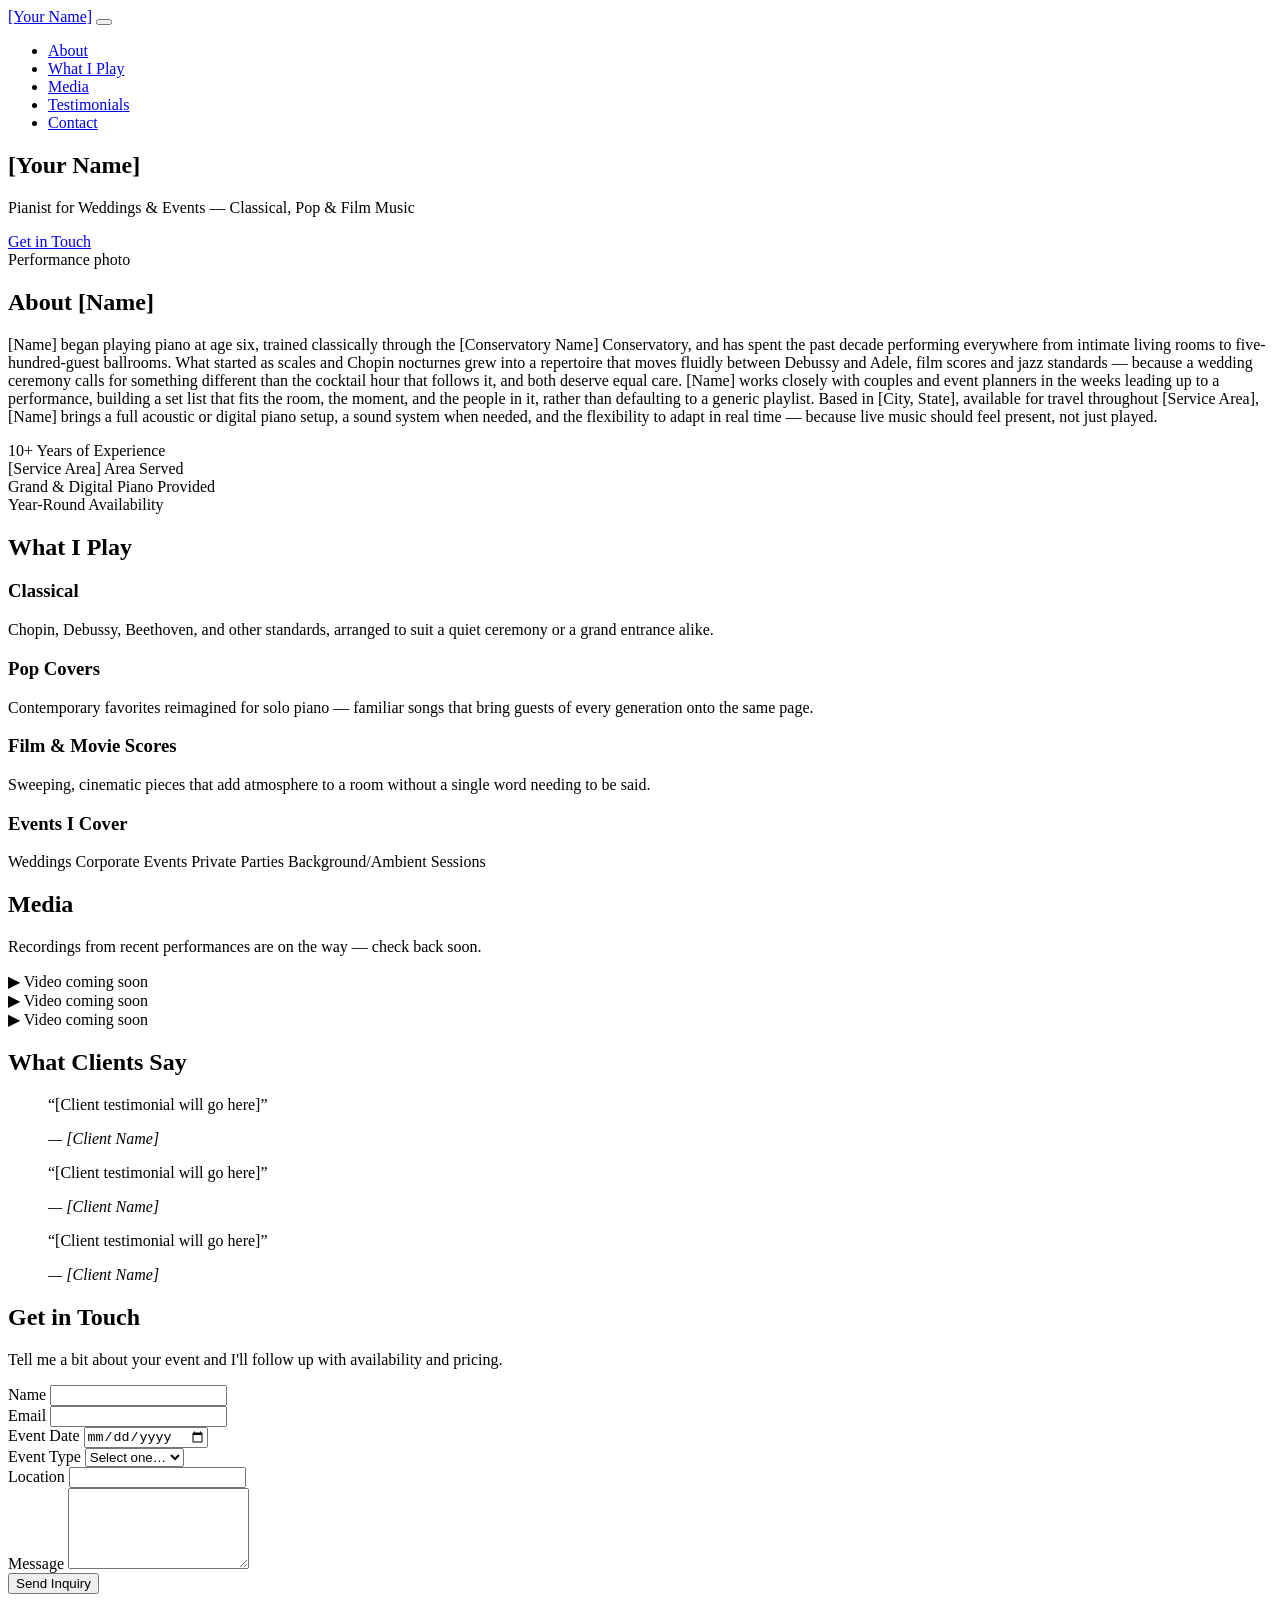
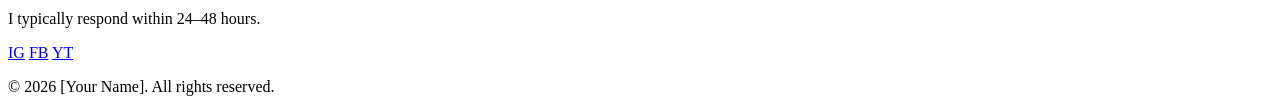
==== index.html @ b2a9ff3b "Add semantic HTML structure for single-page site" ====
<!DOCTYPE html>
<html lang="en">
<head>
<meta charset="UTF-8">
<meta name="viewport" content="width=device-width, initial-scale=1.0">
<title>[Your Name] | Pianist for Weddings & Events</title>
<meta name="description" content="[Your Name] is a pianist for weddings and events, performing classical, pop, and film music.">

<!-- Google Fonts: Playfair Display (headings) + Inter (body) -->
<link rel="preconnect" href="https://fonts.googleapis.com">
<link rel="preconnect" href="https://fonts.gstatic.com" crossorigin>
<link href="https://fonts.googleapis.com/css2?family=Playfair+Display:wght@500;600;700&family=Inter:wght@400;500;600;700&display=swap" rel="stylesheet">

<link rel="stylesheet" href="styles.css">
</head>
<body>

<header class="site-header">
  <div class="nav-container">
    <a href="#hero" class="nav-logo">[Your Name]</a>

    <button class="nav-toggle" id="nav-toggle" aria-label="Toggle navigation menu" aria-expanded="false" aria-controls="nav-menu">
      <span class="hamburger-line"></span>
      <span class="hamburger-line"></span>
      <span class="hamburger-line"></span>
    </button>

    <nav aria-label="Primary">
      <ul class="nav-menu" id="nav-menu">
        <li><a href="#about">About</a></li>
        <li><a href="#repertoire">What I Play</a></li>
        <li><a href="#media">Media</a></li>
        <li><a href="#testimonials">Testimonials</a></li>
        <li><a href="#contact" class="nav-cta">Contact</a></li>
      </ul>
    </nav>
  </div>
</header>

<main>

  <!-- ===== HERO SECTION ===== -->
  <section id="hero" class="hero">
    <div class="hero-text">
      <h1>[Your Name]</h1>
      <p class="tagline">Pianist for Weddings &amp; Events — Classical, Pop &amp; Film Music</p>
      <a href="#contact" class="btn btn-primary">Get in Touch</a>
    </div>
    <div class="hero-image">
      <div class="placeholder-box placeholder-box--hero" role="img" aria-label="Performance photo">
        <span>Performance photo</span>
      </div>
    </div>
  </section>

  <!-- ===== ABOUT / BIO SECTION ===== -->
  <section id="about" class="about">
    <div class="container">
      <h2>About [Name]</h2>
      <p>
        [Name] began playing piano at age six, trained classically through the
        [Conservatory Name] Conservatory, and has spent the past decade performing
        everywhere from intimate living rooms to five-hundred-guest ballrooms.
        What started as scales and Chopin nocturnes grew into a repertoire that
        moves fluidly between Debussy and Adele, film scores and jazz standards —
        because a wedding ceremony calls for something different than the cocktail
        hour that follows it, and both deserve equal care. [Name] works closely
        with couples and event planners in the weeks leading up to a performance,
        building a set list that fits the room, the moment, and the people in it,
        rather than defaulting to a generic playlist. Based in [City, State],
        available for travel throughout [Service Area], [Name] brings a full
        acoustic or digital piano setup, a sound system when needed, and the
        flexibility to adapt in real time — because live music should feel
        present, not just played.
      </p>

      <div class="stats-row">
        <div class="stat-item">
          <span class="stat-number">10+</span>
          <span class="stat-label">Years of Experience</span>
        </div>
        <div class="stat-item">
          <span class="stat-number">[Service Area]</span>
          <span class="stat-label">Area Served</span>
        </div>
        <div class="stat-item">
          <span class="stat-number">Grand &amp; Digital</span>
          <span class="stat-label">Piano Provided</span>
        </div>
        <div class="stat-item">
          <span class="stat-number">Year-Round</span>
          <span class="stat-label">Availability</span>
        </div>
      </div>
    </div>
  </section>

  <!-- ===== WHAT I PLAY SECTION ===== -->
  <section id="repertoire" class="repertoire">
    <div class="container">
      <h2>What I Play</h2>

      <div class="repertoire-grid">
        <div class="repertoire-card">
          <h3>Classical</h3>
          <p>Chopin, Debussy, Beethoven, and other standards, arranged to suit a
             quiet ceremony or a grand entrance alike.</p>
        </div>
        <div class="repertoire-card">
          <h3>Pop Covers</h3>
          <p>Contemporary favorites reimagined for solo piano — familiar songs
             that bring guests of every generation onto the same page.</p>
        </div>
        <div class="repertoire-card">
          <h3>Film &amp; Movie Scores</h3>
          <p>Sweeping, cinematic pieces that add atmosphere to a room without
             a single word needing to be said.</p>
        </div>
      </div>

      <h3 class="events-heading">Events I Cover</h3>
      <div class="events-row">
        <span class="event-tag">Weddings</span>
        <span class="event-tag">Corporate Events</span>
        <span class="event-tag">Private Parties</span>
        <span class="event-tag">Background/Ambient Sessions</span>
      </div>
    </div>
  </section>

  <!-- ===== MEDIA SECTION ===== -->
  <section id="media" class="media">
    <div class="container">
      <h2>Media</h2>
      <p class="section-subtext">Recordings from recent performances are on the
         way — check back soon.</p>

      <div class="media-grid">
        <div class="media-placeholder">
          <span class="media-icon" aria-hidden="true">&#9654;</span>
          <span>Video coming soon</span>
        </div>
        <div class="media-placeholder">
          <span class="media-icon" aria-hidden="true">&#9654;</span>
          <span>Video coming soon</span>
        </div>
        <div class="media-placeholder">
          <span class="media-icon" aria-hidden="true">&#9654;</span>
          <span>Video coming soon</span>
        </div>
      </div>
    </div>
  </section>

  <!-- ===== TESTIMONIALS SECTION ===== -->
  <section id="testimonials" class="testimonials">
    <div class="container">
      <h2>What Clients Say</h2>

      <div class="testimonial-grid">
        <blockquote class="testimonial-card">
          <p>&ldquo;[Client testimonial will go here]&rdquo;</p>
          <cite>&mdash; [Client Name]</cite>
        </blockquote>
        <blockquote class="testimonial-card">
          <p>&ldquo;[Client testimonial will go here]&rdquo;</p>
          <cite>&mdash; [Client Name]</cite>
        </blockquote>
        <blockquote class="testimonial-card">
          <p>&ldquo;[Client testimonial will go here]&rdquo;</p>
          <cite>&mdash; [Client Name]</cite>
        </blockquote>
      </div>
    </div>
  </section>

  <!-- ===== CONTACT / BOOKING SECTION ===== -->
  <section id="contact" class="contact">
    <div class="container">
      <h2>Get in Touch</h2>
      <p class="section-subtext">Tell me a bit about your event and I'll follow up with availability and pricing.</p>

      <form class="contact-form" action="#" method="post">
        <div class="form-group">
          <label for="name">Name</label>
          <input type="text" id="name" name="name" autocomplete="name" required>
        </div>

        <div class="form-group">
          <label for="email">Email</label>
          <input type="email" id="email" name="email" autocomplete="email" required>
        </div>

        <div class="form-row">
          <div class="form-group">
            <label for="event-date">Event Date</label>
            <input type="date" id="event-date" name="event-date">
          </div>

          <div class="form-group">
            <label for="event-type">Event Type</label>
            <select id="event-type" name="event-type">
              <option value="">Select one&hellip;</option>
              <option value="wedding">Wedding</option>
              <option value="corporate">Corporate</option>
              <option value="private-party">Private Party</option>
              <option value="other">Other</option>
            </select>
          </div>
        </div>

        <div class="form-group">
          <label for="location">Location</label>
          <input type="text" id="location" name="location" autocomplete="address-level2">
        </div>

        <div class="form-group">
          <label for="message">Message</label>
          <textarea id="message" name="message" rows="5"></textarea>
        </div>

        <button type="submit" class="btn btn-primary">Send Inquiry</button>
      </form>

      <p class="response-note">I typically respond within 24&ndash;48 hours.</p>

      <div class="social-row">
        <a href="#" class="social-icon" aria-label="Instagram">IG</a>
        <a href="#" class="social-icon" aria-label="Facebook">FB</a>
        <a href="#" class="social-icon" aria-label="YouTube">YT</a>
      </div>
    </div>
  </section>

</main>

<footer class="site-footer">
  <p>&copy; 2026 [Your Name]. All rights reserved.</p>
</footer>

<script src="script.js"></script>
</body>
</html>
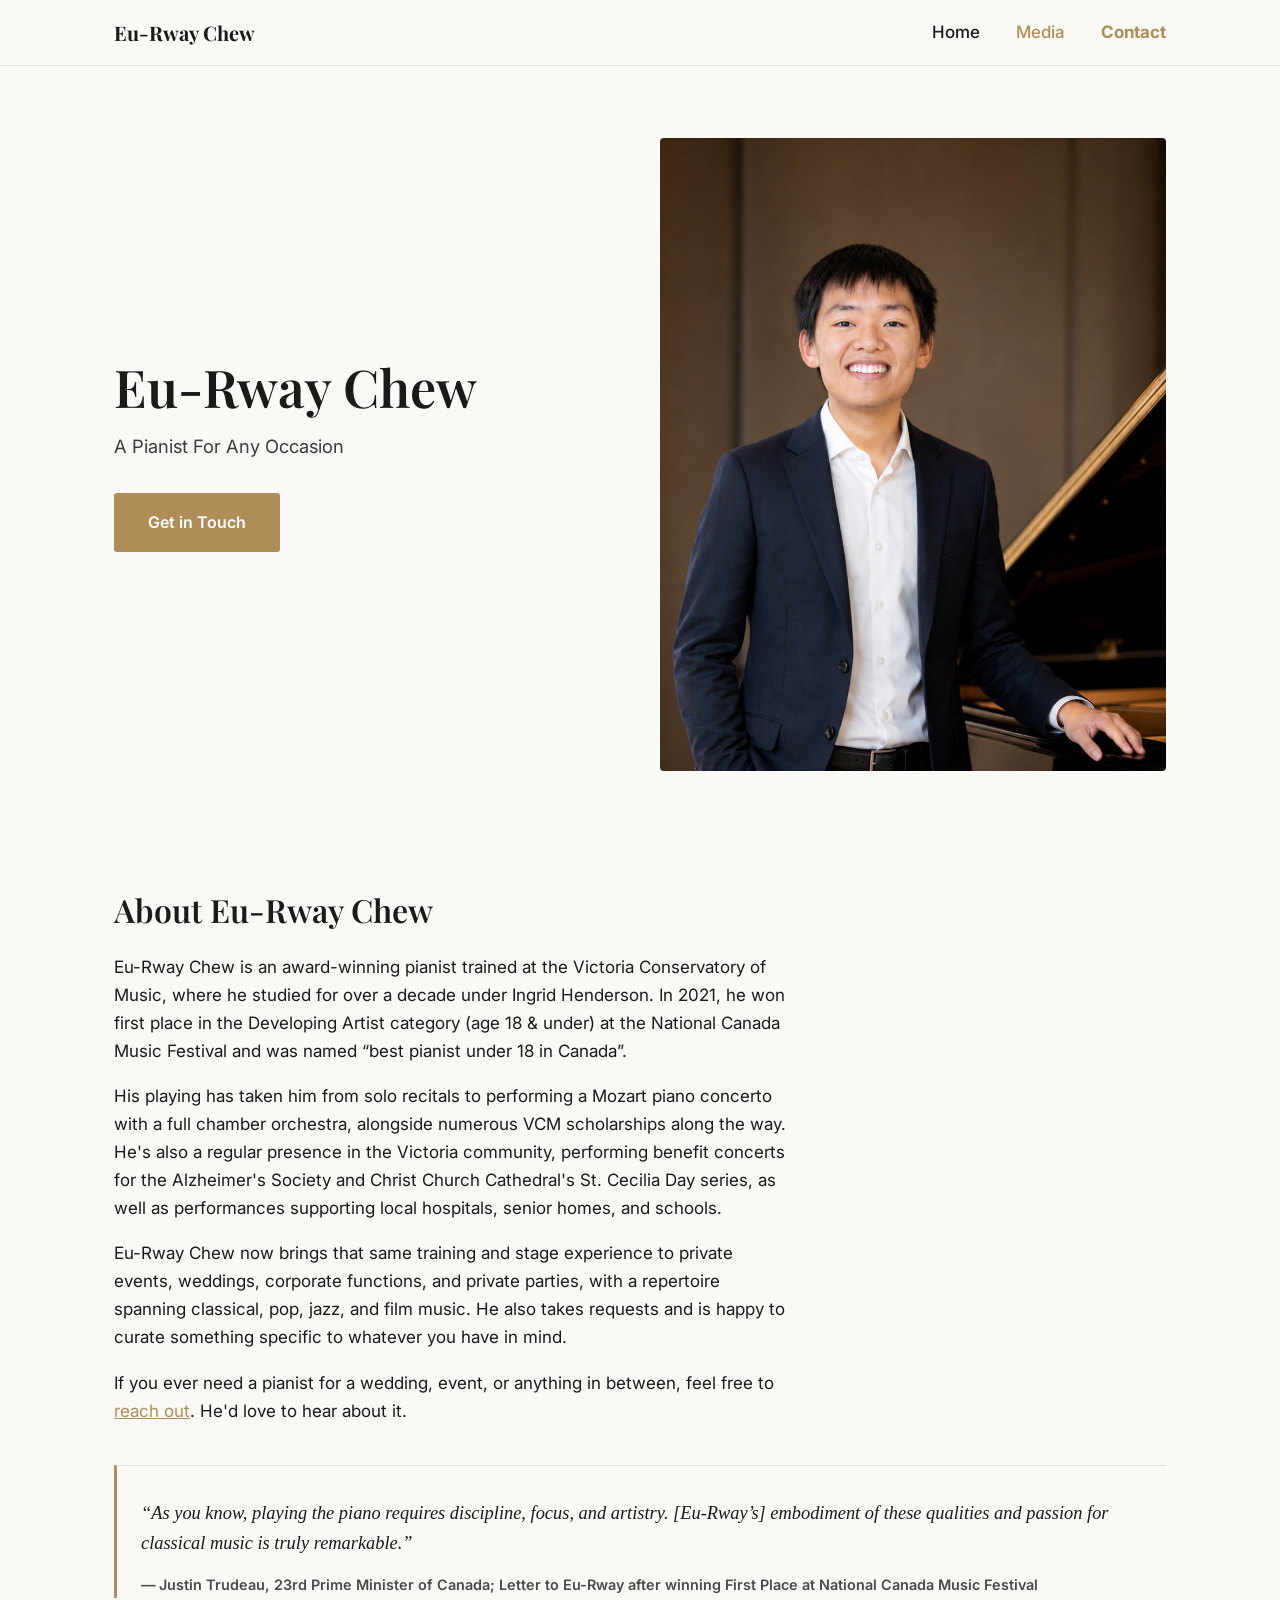
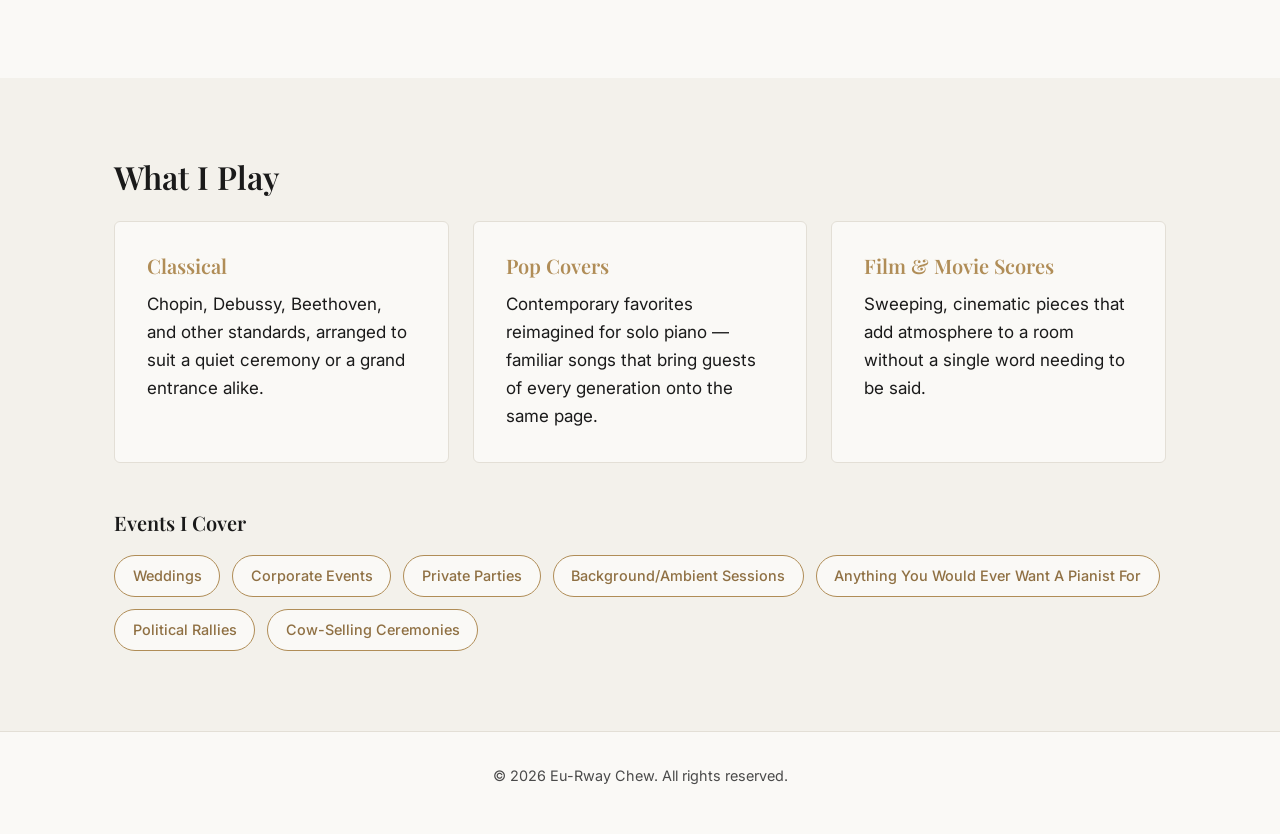
==== commit df4a07db: "First Draft" ====
--- a/index.html
+++ b/index.html
@@ -3,8 +3,8 @@
 <head>
 <meta charset="UTF-8">
 <meta name="viewport" content="width=device-width, initial-scale=1.0">
-<title>[Your Name] | Pianist for Weddings & Events</title>
-<meta name="description" content="[Your Name] is a pianist for weddings and events, performing classical, pop, and film music.">
+<title>Eu-Rway Chew | Pianist for Weddings & Events</title>
+<meta name="description" content="Eu-Rway Chew is a pianist for weddings and events, performing classical, pop, and film music.">
 
 <!-- Google Fonts: Playfair Display (headings) + Inter (body) -->
 <link rel="preconnect" href="https://fonts.googleapis.com">
@@ -17,7 +17,7 @@
 
 <header class="site-header">
   <div class="nav-container">
-    <a href="#hero" class="nav-logo">[Your Name]</a>
+    <a href="index.html" class="nav-logo">Eu-Rway Chew</a>
 
     <button class="nav-toggle" id="nav-toggle" aria-label="Toggle navigation menu" aria-expanded="false" aria-controls="nav-menu">
       <span class="hamburger-line"></span>
@@ -27,11 +27,9 @@
 
     <nav aria-label="Primary">
       <ul class="nav-menu" id="nav-menu">
-        <li><a href="#about">About</a></li>
-        <li><a href="#repertoire">What I Play</a></li>
-        <li><a href="#media">Media</a></li>
-        <li><a href="#testimonials">Testimonials</a></li>
-        <li><a href="#contact" class="nav-cta">Contact</a></li>
+        <li><a href="index.html" aria-current="page">Home</a></li>
+        <li><a href="media.html">Media</a></li>
+        <li><a href="contact.html" class="nav-cta">Contact</a></li>
       </ul>
     </nav>
   </div>
@@ -42,56 +40,50 @@
   <!-- ===== HERO SECTION ===== -->
   <section id="hero" class="hero">
     <div class="hero-text">
-      <h1>[Your Name]</h1>
-      <p class="tagline">Pianist for Weddings &amp; Events — Classical, Pop &amp; Film Music</p>
-      <a href="#contact" class="btn btn-primary">Get in Touch</a>
+      <h1>Eu-Rway Chew</h1>
+      <p class="tagline">A Pianist For Any Occasion</p>
+      <a href="contact.html" class="btn btn-primary">Get in Touch</a>
     </div>
     <div class="hero-image">
-      <div class="placeholder-box placeholder-box--hero" role="img" aria-label="Performance photo">
-        <span>Performance photo</span>
-      </div>
+      <img class="hero-photo" src="images/hero-performance.png" alt="Eu-Rway Chew performing piano">
     </div>
   </section>
 
   <!-- ===== ABOUT / BIO SECTION ===== -->
   <section id="about" class="about">
     <div class="container">
-      <h2>About [Name]</h2>
+      <h2>About Eu-Rway Chew</h2>
       <p>
-        [Name] began playing piano at age six, trained classically through the
-        [Conservatory Name] Conservatory, and has spent the past decade performing
-        everywhere from intimate living rooms to five-hundred-guest ballrooms.
-        What started as scales and Chopin nocturnes grew into a repertoire that
-        moves fluidly between Debussy and Adele, film scores and jazz standards —
-        because a wedding ceremony calls for something different than the cocktail
-        hour that follows it, and both deserve equal care. [Name] works closely
-        with couples and event planners in the weeks leading up to a performance,
-        building a set list that fits the room, the moment, and the people in it,
-        rather than defaulting to a generic playlist. Based in [City, State],
-        available for travel throughout [Service Area], [Name] brings a full
-        acoustic or digital piano setup, a sound system when needed, and the
-        flexibility to adapt in real time — because live music should feel
-        present, not just played.
+        Eu-Rway Chew is an award-winning pianist trained at the Victoria
+        Conservatory of Music, where he studied for over a decade under
+        Ingrid Henderson. In 2021, he won first place in the Developing
+        Artist category (age 18 &amp; under) at the National Canada Music
+        Festival and was named &ldquo;best pianist under 18 in Canada&rdquo;.
+      </p>
+      <p>
+        His playing has taken him from solo recitals to performing a Mozart
+        piano concerto with a full chamber orchestra, alongside numerous VCM
+        scholarships along the way. He's also a regular presence in the
+        Victoria community, performing benefit concerts for the Alzheimer's
+        Society and Christ Church Cathedral's St. Cecilia Day series, as well
+        as performances supporting local hospitals, senior homes, and
+        schools.
+      </p>
+      <p>
+        Eu-Rway Chew now brings that same training and stage experience to private events, weddings, corporate functions, and private parties, with a repertoire spanning classical, pop, jazz, and film music. He also takes requests and is happy to curate something specific to whatever you have in mind.
+      </p>
+      <p>
+        If you ever need a pianist for a wedding, event, or anything in
+        between, feel free to <a href="contact.html">reach out</a>. He'd
+        love to hear about it.
       </p>
 
-      <div class="stats-row">
-        <div class="stat-item">
-          <span class="stat-number">10+</span>
-          <span class="stat-label">Years of Experience</span>
-        </div>
-        <div class="stat-item">
-          <span class="stat-number">[Service Area]</span>
-          <span class="stat-label">Area Served</span>
-        </div>
-        <div class="stat-item">
-          <span class="stat-number">Grand &amp; Digital</span>
-          <span class="stat-label">Piano Provided</span>
-        </div>
-        <div class="stat-item">
-          <span class="stat-number">Year-Round</span>
-          <span class="stat-label">Availability</span>
-        </div>
-      </div>
+      <blockquote class="about-quote">
+        <p>&ldquo;As you know, playing the piano requires discipline, focus, and
+           artistry. [Eu-Rway&rsquo;s] embodiment of these qualities and passion
+           for classical music is truly remarkable.&rdquo;</p>
+        <cite>&mdash; Justin Trudeau, 23rd Prime Minister of Canada; Letter to Eu-Rway after winning First Place at National Canada Music Festival</cite>
+      </blockquote>
     </div>
   </section>
 
@@ -124,118 +116,19 @@
         <span class="event-tag">Corporate Events</span>
         <span class="event-tag">Private Parties</span>
         <span class="event-tag">Background/Ambient Sessions</span>
+        <span class="event-tag">Anything You Would Ever Want A Pianist For</span>
+        <span class="event-tag">Political Rallies</span>
+        <span class="event-tag">Cow-Selling Ceremonies</span>
       </div>
     </div>
   </section>
 
-  <!-- ===== MEDIA SECTION ===== -->
-  <section id="media" class="media">
-    <div class="container">
-      <h2>Media</h2>
-      <p class="section-subtext">Recordings from recent performances are on the
-         way — check back soon.</p>
-
-      <div class="media-grid">
-        <div class="media-placeholder">
-          <span class="media-icon" aria-hidden="true">&#9654;</span>
-          <span>Video coming soon</span>
-        </div>
-        <div class="media-placeholder">
-          <span class="media-icon" aria-hidden="true">&#9654;</span>
-          <span>Video coming soon</span>
-        </div>
-        <div class="media-placeholder">
-          <span class="media-icon" aria-hidden="true">&#9654;</span>
-          <span>Video coming soon</span>
-        </div>
-      </div>
-    </div>
-  </section>
-
-  <!-- ===== TESTIMONIALS SECTION ===== -->
-  <section id="testimonials" class="testimonials">
-    <div class="container">
-      <h2>What Clients Say</h2>
-
-      <div class="testimonial-grid">
-        <blockquote class="testimonial-card">
-          <p>&ldquo;[Client testimonial will go here]&rdquo;</p>
-          <cite>&mdash; [Client Name]</cite>
-        </blockquote>
-        <blockquote class="testimonial-card">
-          <p>&ldquo;[Client testimonial will go here]&rdquo;</p>
-          <cite>&mdash; [Client Name]</cite>
-        </blockquote>
-        <blockquote class="testimonial-card">
-          <p>&ldquo;[Client testimonial will go here]&rdquo;</p>
-          <cite>&mdash; [Client Name]</cite>
-        </blockquote>
-      </div>
-    </div>
-  </section>
-
-  <!-- ===== CONTACT / BOOKING SECTION ===== -->
-  <section id="contact" class="contact">
-    <div class="container">
-      <h2>Get in Touch</h2>
-      <p class="section-subtext">Tell me a bit about your event and I'll follow up with availability and pricing.</p>
-
-      <form class="contact-form" action="#" method="post">
-        <div class="form-group">
-          <label for="name">Name</label>
-          <input type="text" id="name" name="name" autocomplete="name" required>
-        </div>
-
-        <div class="form-group">
-          <label for="email">Email</label>
-          <input type="email" id="email" name="email" autocomplete="email" required>
-        </div>
-
-        <div class="form-row">
-          <div class="form-group">
-            <label for="event-date">Event Date</label>
-            <input type="date" id="event-date" name="event-date">
-          </div>
-
-          <div class="form-group">
-            <label for="event-type">Event Type</label>
-            <select id="event-type" name="event-type">
-              <option value="">Select one&hellip;</option>
-              <option value="wedding">Wedding</option>
-              <option value="corporate">Corporate</option>
-              <option value="private-party">Private Party</option>
-              <option value="other">Other</option>
-            </select>
-          </div>
-        </div>
-
-        <div class="form-group">
-          <label for="location">Location</label>
-          <input type="text" id="location" name="location" autocomplete="address-level2">
-        </div>
-
-        <div class="form-group">
-          <label for="message">Message</label>
-          <textarea id="message" name="message" rows="5"></textarea>
-        </div>
-
-        <button type="submit" class="btn btn-primary">Send Inquiry</button>
-      </form>
-
-      <p class="response-note">I typically respond within 24&ndash;48 hours.</p>
-
-      <div class="social-row">
-        <a href="#" class="social-icon" aria-label="Instagram">IG</a>
-        <a href="#" class="social-icon" aria-label="Facebook">FB</a>
-        <a href="#" class="social-icon" aria-label="YouTube">YT</a>
-      </div>
-    </div>
-  </section>
+  
 
 </main>
 
 <footer class="site-footer">
-  <p>&copy; 2026 [Your Name]. All rights reserved.</p>
+  <p>&copy; 2026 Eu-Rway Chew. All rights reserved.</p>
 </footer>
 
 <script src="script.js"></script>
--- a/styles.css
+++ b/styles.css
@@ -0,0 +1,616 @@
+/* =========================================================
+   PIANIST PORTFOLIO — STYLESHEET
+   Mobile-first. Breakpoints widen at 700px (tablet) and 1000px (desktop).
+   ========================================================= */
+
+/* -----------------------------
+   1. Variables & Reset
+   ----------------------------- */
+:root {
+  --color-bg: #FAF9F6;
+  --color-text: #1A1A1A;
+  --color-accent: #B08D57;
+  --color-accent-dark: #8f7043;
+  --color-border: #E3DFD6;
+  --color-placeholder-bg: #E5E5E5;
+  --color-placeholder-text: #6B6B6B;
+
+  --font-heading: 'Playfair Display', Georgia, serif;
+  --font-body: 'Inter', -apple-system, BlinkMacSystemFont, sans-serif;
+
+  --container-width: 1100px;
+  --gutter: 1.5rem;
+  --section-spacing: 5rem;
+}
+
+* {
+  box-sizing: border-box;
+}
+
+html {
+  scroll-behavior: smooth;
+}
+
+body {
+  margin: 0;
+  background-color: var(--color-bg);
+  color: var(--color-text);
+  font-family: var(--font-body);
+  font-size: 1.0625rem;
+  line-height: 1.65;
+}
+
+h1, h2, h3 {
+  font-family: var(--font-heading);
+  font-weight: 600;
+  line-height: 1.2;
+  margin-top: 0;
+}
+
+h2 {
+  font-size: 2rem;
+  margin-bottom: 1.5rem;
+}
+
+h3 {
+  font-size: 1.25rem;
+}
+
+p {
+  margin-top: 0;
+}
+
+a {
+  color: var(--color-accent);
+}
+
+img {
+  max-width: 100%;
+  display: block;
+}
+
+.container {
+  width: 100%;
+  max-width: var(--container-width);
+  margin: 0 auto;
+  padding: 0 var(--gutter);
+}
+
+/* -----------------------------
+   2. Buttons & Shared Elements
+   ----------------------------- */
+.btn {
+  display: inline-block;
+  font-family: var(--font-body);
+  font-weight: 600;
+  font-size: 1rem;
+  text-decoration: none;
+  padding: 0.9rem 2rem;
+  border-radius: 3px;
+  border: 2px solid transparent;
+  cursor: pointer;
+  transition: background-color 0.2s ease, color 0.2s ease, border-color 0.2s ease;
+}
+
+.btn-primary {
+  background-color: var(--color-accent);
+  color: #FFFFFF;
+}
+
+.btn-primary:hover,
+.btn-primary:focus-visible {
+  background-color: var(--color-accent-dark);
+}
+
+.section-subtext {
+  color: #4A4A4A;
+  max-width: 42rem;
+  margin-bottom: 2.5rem;
+}
+
+/* Generic gray placeholder box for images not yet supplied */
+.placeholder-box {
+  background-color: var(--color-placeholder-bg);
+  color: var(--color-placeholder-text);
+  display: flex;
+  align-items: center;
+  justify-content: center;
+  text-align: center;
+  font-size: 0.95rem;
+  font-weight: 500;
+  border: 1px dashed #B8B8B8;
+  border-radius: 4px;
+  width: 100%;
+}
+
+/* -----------------------------
+   3. Header & Navigation
+   ----------------------------- */
+.site-header {
+  position: sticky;
+  top: 0;
+  z-index: 100;
+  background-color: var(--color-bg);
+  border-bottom: 1px solid var(--color-border);
+}
+
+.nav-container {
+  max-width: var(--container-width);
+  margin: 0 auto;
+  padding: 1rem var(--gutter);
+  display: flex;
+  align-items: center;
+  justify-content: space-between;
+}
+
+.nav-logo {
+  font-family: var(--font-heading);
+  font-size: 1.25rem;
+  font-weight: 700;
+  color: var(--color-text);
+  text-decoration: none;
+}
+
+/* Hamburger button — mobile only */
+.nav-toggle {
+  display: flex;
+  flex-direction: column;
+  justify-content: center;
+  align-self: center;
+  margin-left: auto;
+  gap: 5px;
+  width: 32px;
+  height: 32px;
+  background: none;
+  border: none;
+  cursor: pointer;
+  padding: 0;
+  z-index: 110;
+}
+
+.hamburger-line {
+  display: block;
+  width: 100%;
+  height: 2px;
+  background-color: var(--color-text);
+  transition: transform 0.2s ease, opacity 0.2s ease;
+}
+
+/* Hamburger animates into an "X" when menu is open */
+.nav-toggle[aria-expanded="true"] .hamburger-line:nth-child(1) {
+  transform: translateY(7px) rotate(45deg);
+}
+.nav-toggle[aria-expanded="true"] .hamburger-line:nth-child(2) {
+  opacity: 0;
+}
+.nav-toggle[aria-expanded="true"] .hamburger-line:nth-child(3) {
+  transform: translateY(-7px) rotate(-45deg);
+}
+
+.nav-menu {
+  list-style: none;
+  margin: 0;
+  padding: 1.5rem var(--gutter);
+  position: absolute;
+  top: 100%;
+  left: 0;
+  right: 0;
+  background-color: var(--color-bg);
+  border-bottom: 1px solid var(--color-border);
+  display: flex;
+  flex-direction: column;
+  gap: 1.25rem;
+
+  /* Hidden by default on mobile */
+  opacity: 0;
+  visibility: hidden;
+  transform: translateY(-8px);
+  transition: opacity 0.2s ease, transform 0.2s ease, visibility 0.2s;
+}
+
+.nav-menu.is-open {
+  opacity: 1;
+  visibility: visible;
+  transform: translateY(0);
+}
+
+.nav-menu a {
+  color: var(--color-accent);
+  text-decoration: none;
+  font-weight: 500;
+}
+
+.nav-menu a:hover,
+.nav-menu a:focus-visible {
+  color: var(--color-accent-dark);
+}
+
+.nav-cta {
+  font-weight: 700 !important;
+}
+
+.nav-menu a[aria-current="page"] {
+  color: var(--color-text);
+}
+
+/* -----------------------------
+   4. Hero Section
+   ----------------------------- */
+.hero {
+  display: flex;
+  flex-direction: column;
+  gap: 2.5rem;
+  max-width: var(--container-width);
+  margin: 0 auto;
+  padding: 3rem var(--gutter) 1.5rem;
+}
+
+.hero-text h1 {
+  font-size: 2.5rem;
+  margin-bottom: 0.75rem;
+}
+
+.hero .tagline {
+  font-size: 1.15rem;
+  color: #3A3A3A;
+  margin-bottom: 2rem;
+  max-width: 30rem;
+}
+
+.hero-image .placeholder-box--hero {
+  aspect-ratio: 4 / 5;
+  min-height: 320px;
+}
+
+.hero-photo {
+  width: 100%;
+  aspect-ratio: 4 / 5;
+  object-fit: cover;
+  border-radius: 4px;
+}
+
+/* -----------------------------
+   5. About / Bio Section
+   ----------------------------- */
+.about {
+  padding: var(--section-spacing) 0;
+}
+
+.about p {
+  max-width: 42rem;
+}
+
+.about-quote {
+  margin: 2.5rem 0 0;
+  padding: 2rem 0 0 1.5rem;
+  border-top: 1px solid var(--color-border);
+  border-left: 3px solid var(--color-accent);
+}
+
+.about-quote p {
+  font-family: var(--font-heading);
+  font-size: 1.15rem;
+  font-style: italic;
+  margin-bottom: 0.75rem;
+  max-width: none;
+}
+
+.about-quote cite {
+  font-style: normal;
+  font-weight: 600;
+  font-size: 0.9rem;
+  color: #4A4A4A;
+}
+
+/* -----------------------------
+   6. What I Play Section
+   ----------------------------- */
+.repertoire {
+  padding: var(--section-spacing) 0;
+  background-color: #F3F1EB;
+}
+
+.repertoire-grid {
+  display: grid;
+  grid-template-columns: 1fr;
+  gap: 1.5rem;
+  margin-bottom: 3rem;
+}
+
+.repertoire-card {
+  background-color: var(--color-bg);
+  border: 1px solid var(--color-border);
+  border-radius: 6px;
+  padding: 2rem;
+}
+
+.repertoire-card h3 {
+  color: var(--color-accent);
+  margin-bottom: 0.75rem;
+}
+
+.repertoire-card p {
+  margin-bottom: 0;
+}
+
+.events-heading {
+  margin-bottom: 1.25rem;
+}
+
+.events-row {
+  display: flex;
+  flex-wrap: wrap;
+  gap: 0.75rem;
+}
+
+.event-tag {
+  background-color: var(--color-bg);
+  border: 1px solid var(--color-accent);
+  color: var(--color-accent-dark);
+  font-size: 0.9rem;
+  font-weight: 500;
+  padding: 0.5rem 1.1rem;
+  border-radius: 999px;
+}
+
+/* -----------------------------
+   7. Media Page
+   ----------------------------- */
+.media {
+  padding: var(--section-spacing) 0;
+}
+
+.media h1 {
+  font-size: 2.25rem;
+}
+
+.gallery-heading {
+  margin-top: 3rem;
+}
+
+.gallery-grid {
+  display: grid;
+  grid-template-columns: 1fr;
+  gap: 1.5rem;
+}
+
+.placeholder-box--photo {
+  aspect-ratio: 4 / 3;
+  min-height: 220px;
+}
+
+.gallery-photo {
+  width: 100%;
+  aspect-ratio: 4 / 3;
+  object-fit: cover;
+  border-radius: 6px;
+}
+
+.media-placeholder {
+  aspect-ratio: 16 / 9;
+  background-color: var(--color-placeholder-bg);
+  border: 1px dashed #B8B8B8;
+  border-radius: 6px;
+  display: flex;
+  flex-direction: column;
+  align-items: center;
+  justify-content: center;
+  gap: 0.75rem;
+  color: var(--color-placeholder-text);
+  font-weight: 500;
+}
+
+.media-icon {
+  font-size: 1.5rem;
+  color: #B8B8B8;
+}
+
+/* -----------------------------
+   8. Testimonials Section
+   ----------------------------- */
+.testimonials {
+  padding: var(--section-spacing) 0;
+  background-color: #F3F1EB;
+}
+
+.testimonial-grid {
+  display: grid;
+  grid-template-columns: 1fr;
+  gap: 1.5rem;
+}
+
+.testimonial-card {
+  background-color: var(--color-bg);
+  border-left: 3px solid var(--color-accent);
+  border-radius: 4px;
+  margin: 0;
+  padding: 1.75rem;
+}
+
+.testimonial-card p {
+  font-family: var(--font-heading);
+  font-size: 1.1rem;
+  font-style: italic;
+  margin-bottom: 1rem;
+}
+
+.testimonial-card cite {
+  font-style: normal;
+  font-weight: 600;
+  font-size: 0.9rem;
+  color: #4A4A4A;
+}
+
+/* -----------------------------
+   9. Contact / Booking Section
+   ----------------------------- */
+.contact {
+  padding: var(--section-spacing) 0;
+}
+
+.contact h1 {
+  font-size: 2.25rem;
+}
+
+.contact-form {
+  display: flex;
+  flex-direction: column;
+  gap: 1.25rem;
+  max-width: 36rem;
+}
+
+.form-row {
+  display: grid;
+  grid-template-columns: 1fr;
+  gap: 1.25rem;
+}
+
+.form-group {
+  display: flex;
+  flex-direction: column;
+  gap: 0.4rem;
+}
+
+.form-group label {
+  font-weight: 600;
+  font-size: 0.95rem;
+}
+
+.form-group input,
+.form-group select,
+.form-group textarea {
+  font-family: var(--font-body);
+  font-size: 1rem;
+  padding: 0.7rem 0.85rem;
+  border: 1px solid #C9C4B7;
+  border-radius: 4px;
+  background-color: #FFFFFF;
+  color: var(--color-text);
+}
+
+.form-group input:focus,
+.form-group select:focus,
+.form-group textarea:focus {
+  outline: 2px solid var(--color-accent);
+  outline-offset: 1px;
+}
+
+.contact-form .btn {
+  align-self: flex-start;
+  margin-top: 0.5rem;
+}
+
+.response-note {
+  margin-top: 1.5rem;
+  color: #4A4A4A;
+  font-size: 0.95rem;
+}
+
+.social-row {
+  display: flex;
+  gap: 1rem;
+  margin-top: 2rem;
+}
+
+.social-icon {
+  display: flex;
+  align-items: center;
+  justify-content: center;
+  width: 42px;
+  height: 42px;
+  border-radius: 50%;
+  border: 1px solid var(--color-accent);
+  color: var(--color-accent-dark);
+  font-size: 0.8rem;
+  font-weight: 700;
+  text-decoration: none;
+  transition: background-color 0.2s ease, color 0.2s ease;
+}
+
+.social-icon:hover,
+.social-icon:focus-visible {
+  background-color: var(--color-accent);
+  color: #FFFFFF;
+}
+
+/* -----------------------------
+   10. Footer
+   ----------------------------- */
+.site-footer {
+  padding: 2rem var(--gutter);
+  text-align: center;
+  border-top: 1px solid var(--color-border);
+  color: #4A4A4A;
+  font-size: 0.9rem;
+}
+
+/* =========================================================
+   TABLET — 700px and up
+   ========================================================= */
+@media (min-width: 700px) {
+  .repertoire-grid {
+    grid-template-columns: repeat(3, 1fr);
+  }
+
+  .gallery-grid {
+    grid-template-columns: repeat(2, 1fr);
+  }
+
+  .form-row {
+    grid-template-columns: 1fr 1fr;
+  }
+
+  .testimonial-grid {
+    grid-template-columns: repeat(2, 1fr);
+  }
+}
+
+/* =========================================================
+   DESKTOP — 1000px and up
+   ========================================================= */
+@media (min-width: 1000px) {
+  /* Switch nav to a horizontal inline menu, hide the hamburger */
+  .nav-toggle {
+    display: none;
+  }
+
+  .nav-menu {
+    position: static;
+    flex-direction: row;
+    align-items: center;
+    gap: 2.25rem;
+    padding: 0;
+    border-bottom: none;
+    opacity: 1;
+    visibility: visible;
+    transform: none;
+    background-color: transparent;
+  }
+
+  .hero {
+    flex-direction: row;
+    align-items: center;
+    padding-top: 4.5rem;
+    padding-bottom: 2.5rem;
+  }
+
+  .hero-text {
+    flex: 1;
+  }
+
+  .hero-image {
+    flex: 1;
+  }
+
+  .hero-text h1 {
+    font-size: 3.25rem;
+  }
+
+  .gallery-grid {
+    grid-template-columns: repeat(3, 1fr);
+  }
+
+  .testimonial-grid {
+    grid-template-columns: repeat(3, 1fr);
+  }
+}
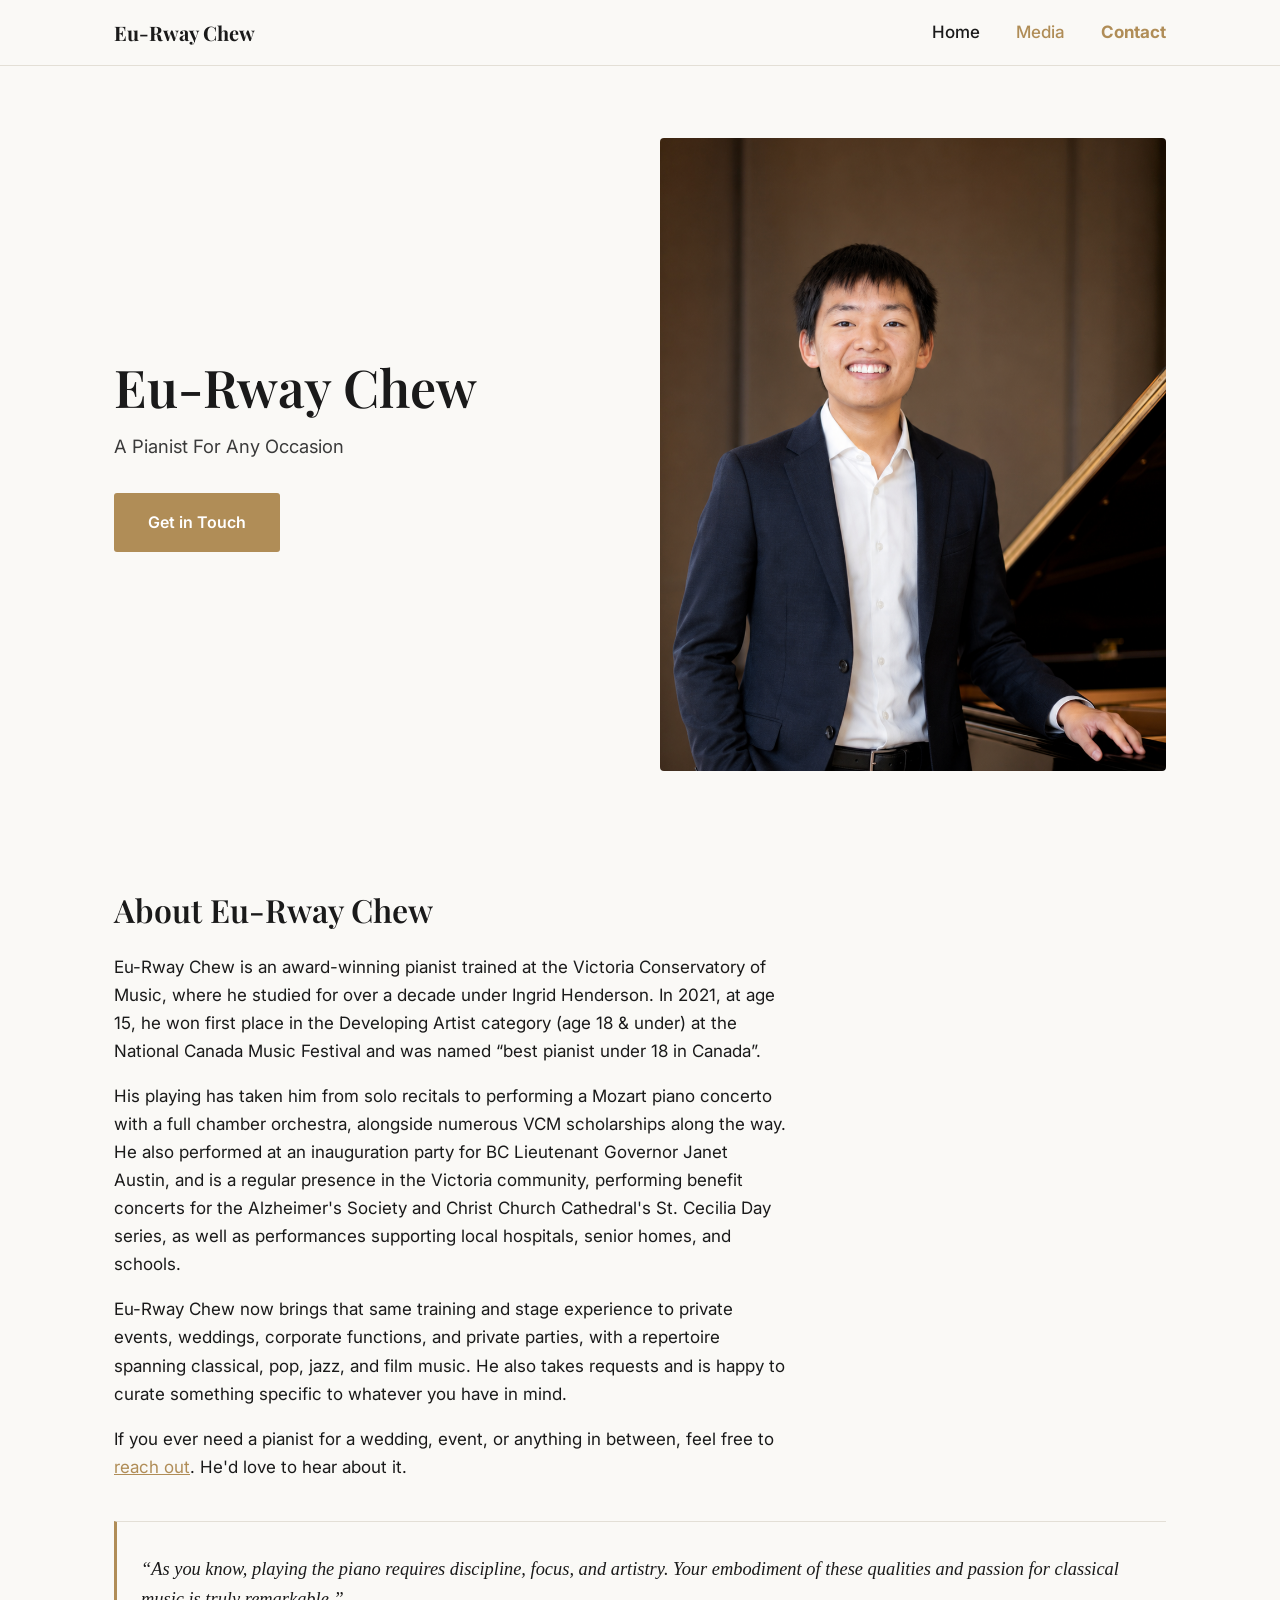
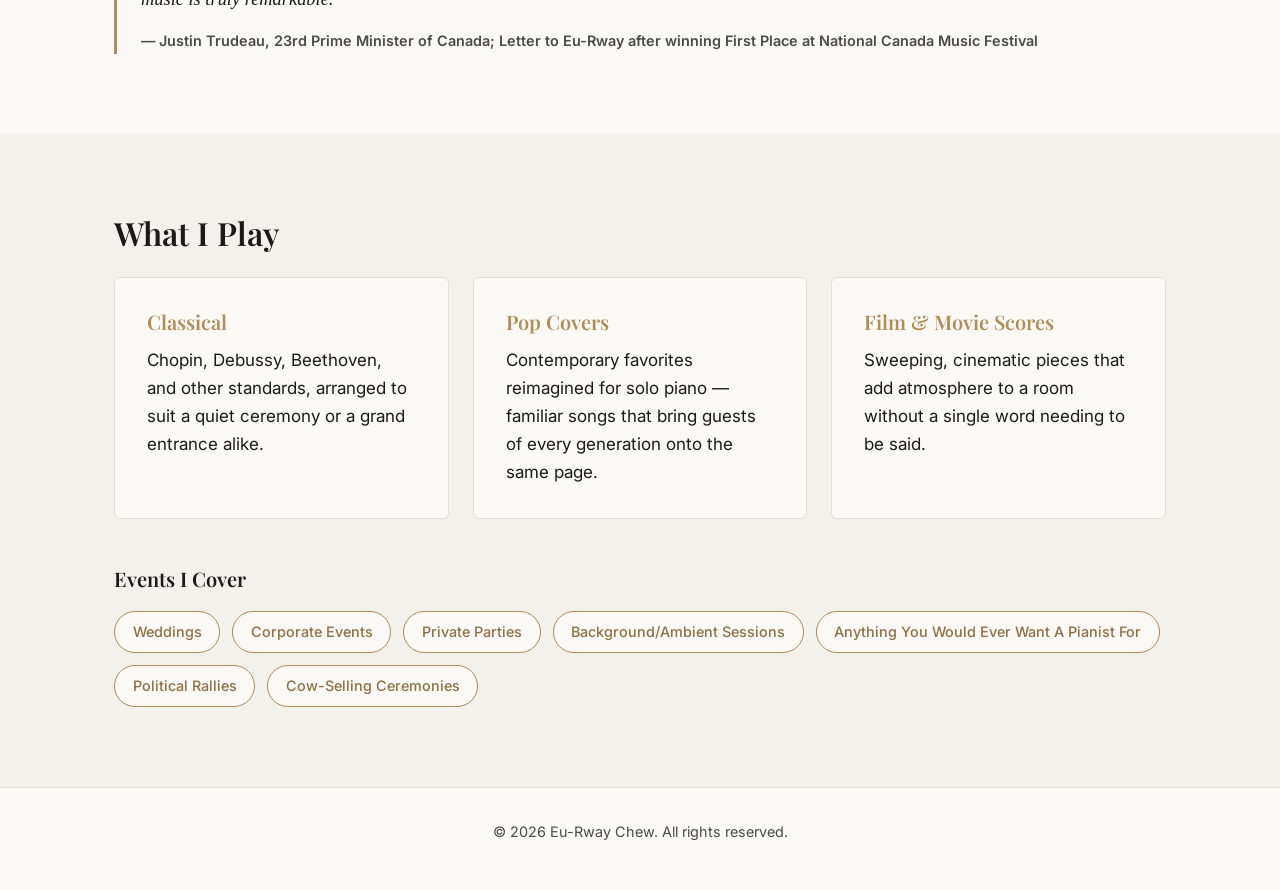
==== commit eadd27a2: "Added Google Form" ====
--- a/index.html
+++ b/index.html
@@ -3,7 +3,7 @@
 <head>
 <meta charset="UTF-8">
 <meta name="viewport" content="width=device-width, initial-scale=1.0">
-<title>Eu-Rway Chew | Pianist for Weddings & Events</title>
+<title>Eu-Rway Chew | Pianist</title>
 <meta name="description" content="Eu-Rway Chew is a pianist for weddings and events, performing classical, pop, and film music.">
 
 <!-- Google Fonts: Playfair Display (headings) + Inter (body) -->
@@ -56,21 +56,21 @@
       <p>
         Eu-Rway Chew is an award-winning pianist trained at the Victoria
         Conservatory of Music, where he studied for over a decade under
-        Ingrid Henderson. In 2021, he won first place in the Developing
+        Ingrid Henderson. In 2021, at age 15, he won first place in the Developing
         Artist category (age 18 &amp; under) at the National Canada Music
         Festival and was named &ldquo;best pianist under 18 in Canada&rdquo;.
       </p>
       <p>
-        His playing has taken him from solo recitals to performing a Mozart
-        piano concerto with a full chamber orchestra, alongside numerous VCM
-        scholarships along the way. He's also a regular presence in the
-        Victoria community, performing benefit concerts for the Alzheimer's
-        Society and Christ Church Cathedral's St. Cecilia Day series, as well
-        as performances supporting local hospitals, senior homes, and
-        schools.
+        His playing has taken him from solo recitals to performing a Mozart piano concerto with a full 
+        chamber orchestra, alongside numerous VCM scholarships along the way. He also performed at an  
+        inauguration party for BC Lieutenant Governor Janet Austin, and is a regular presence in the Victoria 
+        community, performing benefit concerts for the Alzheimer's Society and Christ Church Cathedral's 
+        St. Cecilia Day series, as well as performances supporting local hospitals, senior homes, and schools.
       </p>
       <p>
-        Eu-Rway Chew now brings that same training and stage experience to private events, weddings, corporate functions, and private parties, with a repertoire spanning classical, pop, jazz, and film music. He also takes requests and is happy to curate something specific to whatever you have in mind.
+        Eu-Rway Chew now brings that same training and stage experience to private events, weddings, corporate functions, 
+        and private parties, with a repertoire spanning classical, pop, jazz, and film music. He also takes requests and
+         is happy to curate something specific to whatever you have in mind.
       </p>
       <p>
         If you ever need a pianist for a wedding, event, or anything in
@@ -80,7 +80,7 @@
 
       <blockquote class="about-quote">
         <p>&ldquo;As you know, playing the piano requires discipline, focus, and
-           artistry. [Eu-Rway&rsquo;s] embodiment of these qualities and passion
+           artistry. Your embodiment of these qualities and passion
            for classical music is truly remarkable.&rdquo;</p>
         <cite>&mdash; Justin Trudeau, 23rd Prime Minister of Canada; Letter to Eu-Rway after winning First Place at National Canada Music Festival</cite>
       </blockquote>
--- a/styles.css
+++ b/styles.css
@@ -500,6 +500,17 @@
   margin-top: 0.5rem;
 }
 
+.contact-form-embed {
+  max-width: 576px;
+}
+
+.contact-form-embed iframe {
+  width: 100%;
+  max-width: 576px;
+  border: none;
+  display: block;
+}
+
 .response-note {
   margin-top: 1.5rem;
   color: #4A4A4A;
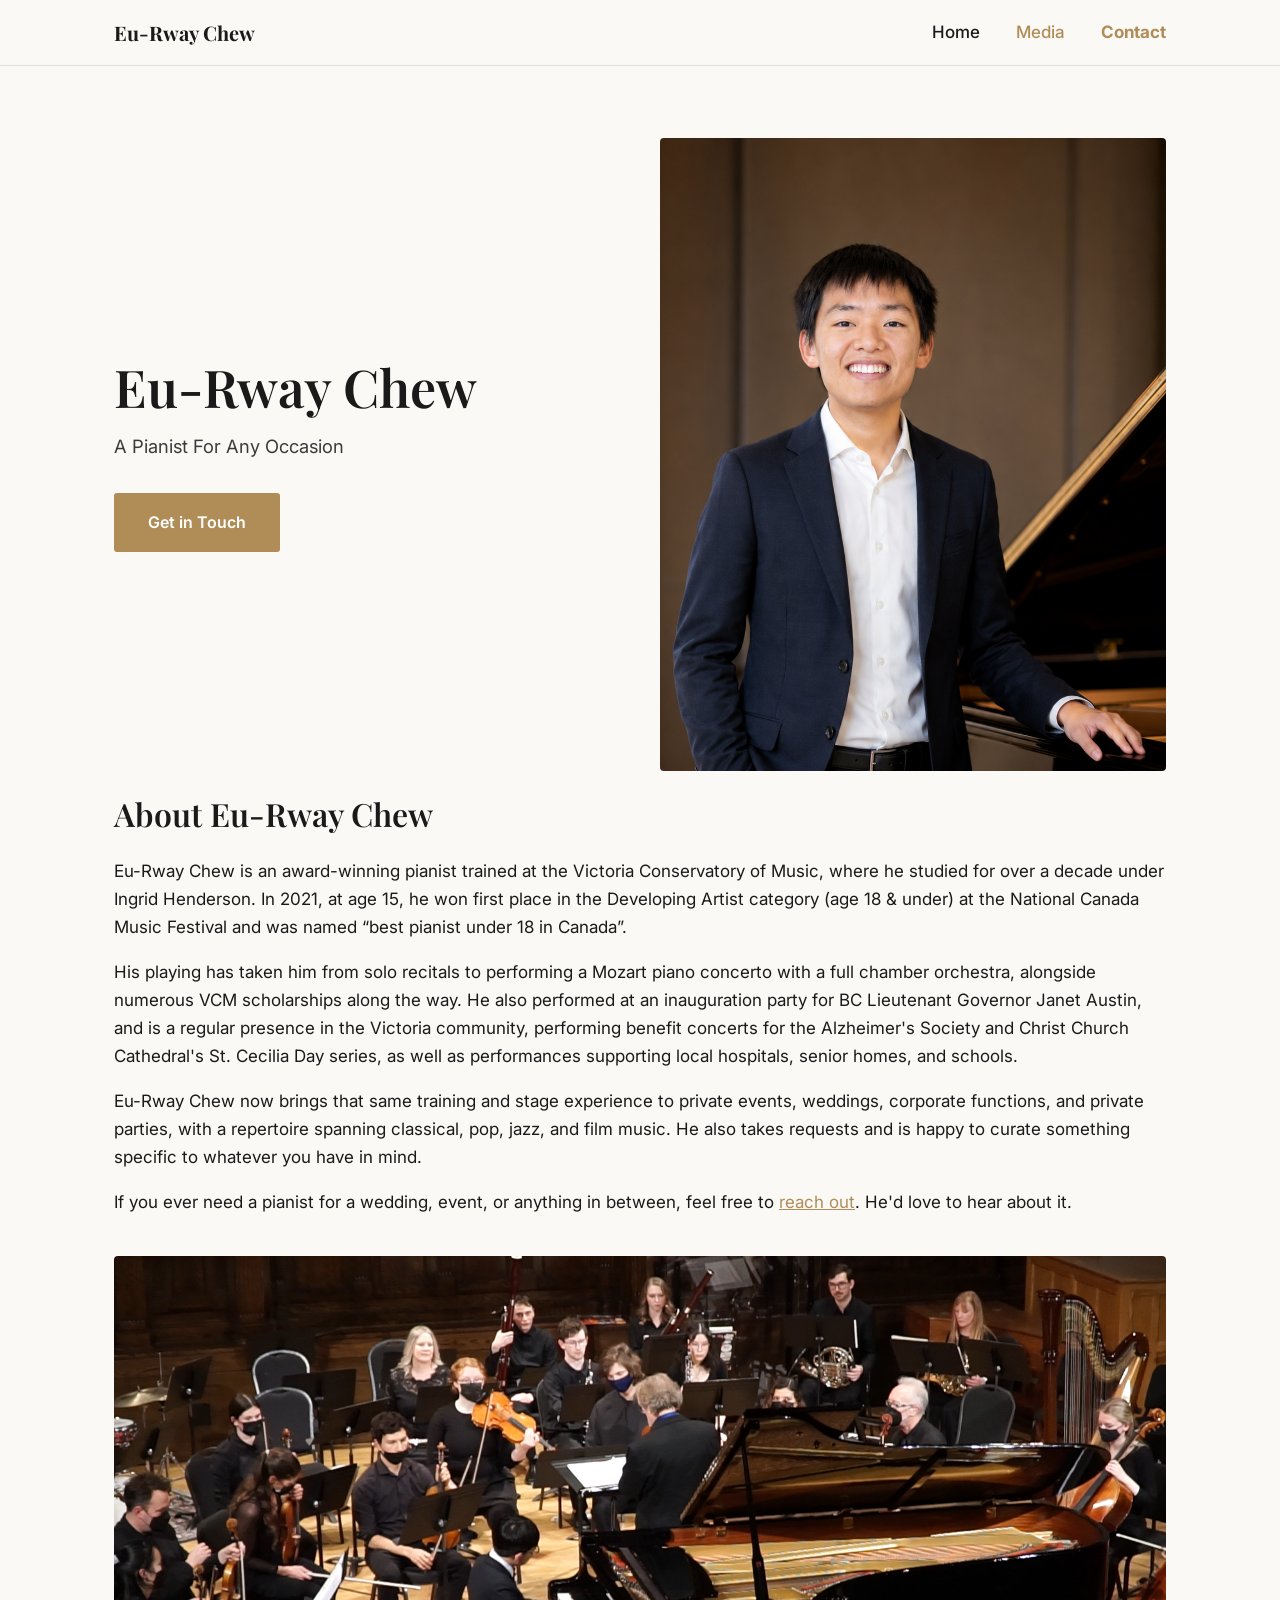
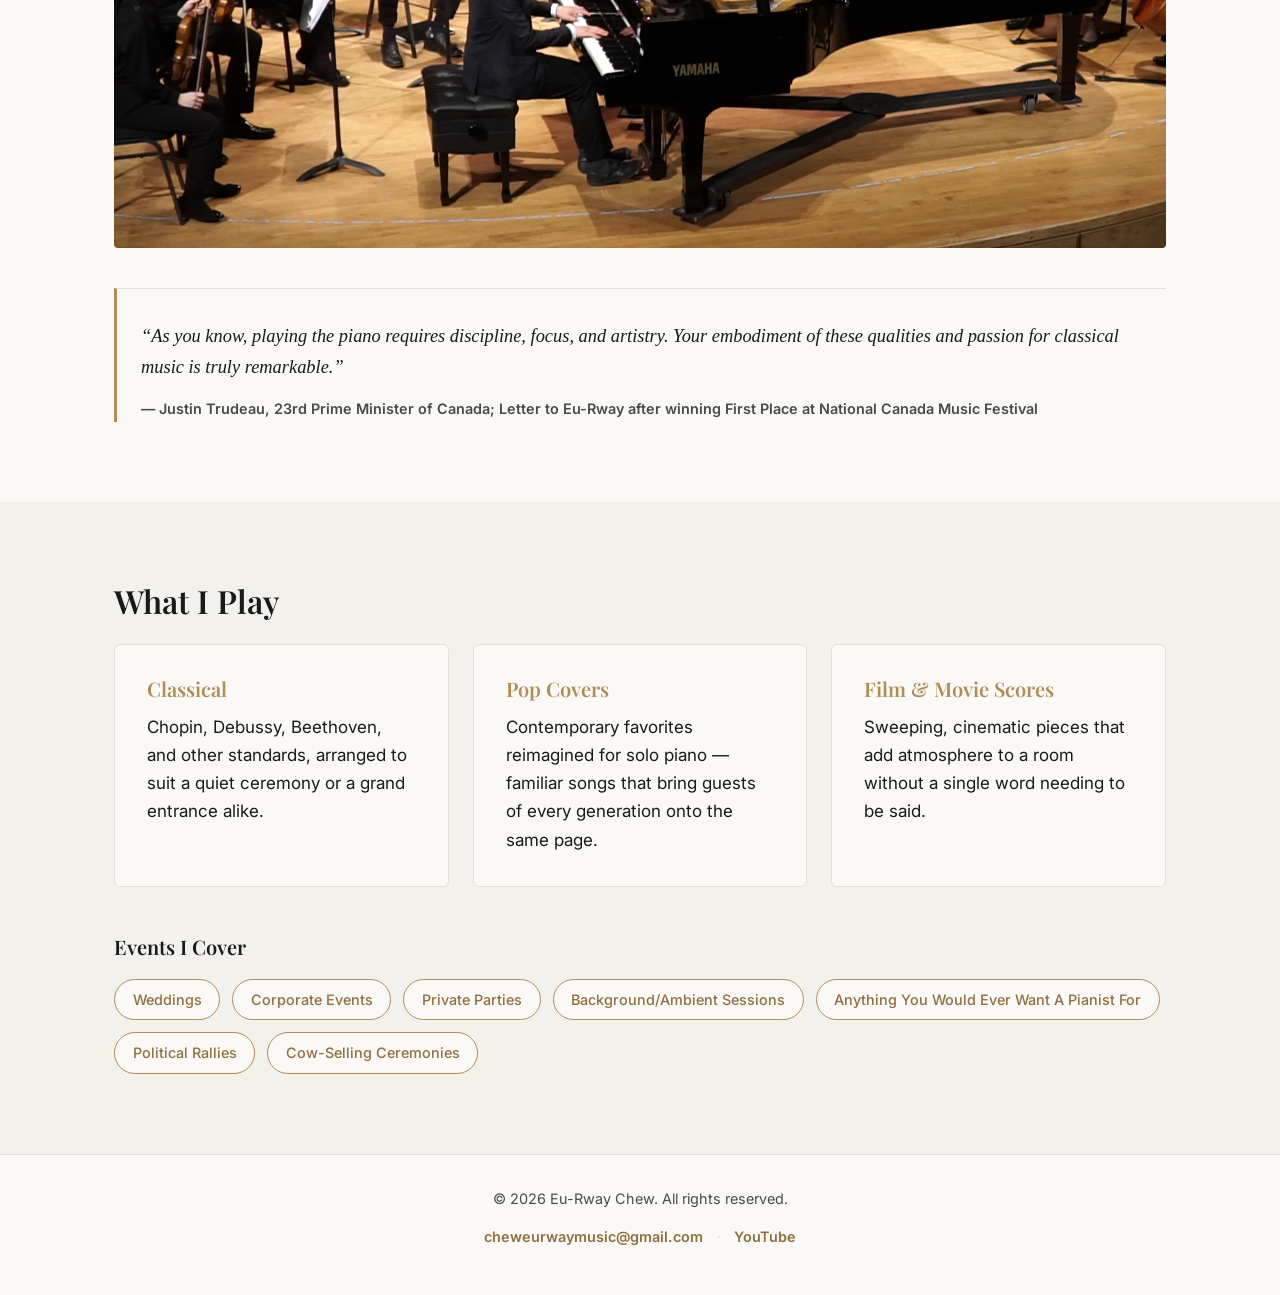
==== commit 47954c1c: "Add video gallery, orchestra photo, and footer contact links Replace contact form with embedded Goog" ====
--- a/index.html
+++ b/index.html
@@ -78,6 +78,8 @@
         love to hear about it.
       </p>
 
+      <img class="about-photo" src="images/orchestra-performance.png" alt="Eu-Rway Chew performing a piano concerto with a full chamber orchestra">
+
       <blockquote class="about-quote">
         <p>&ldquo;As you know, playing the piano requires discipline, focus, and
            artistry. Your embodiment of these qualities and passion
@@ -129,6 +131,11 @@
 
 <footer class="site-footer">
   <p>&copy; 2026 Eu-Rway Chew. All rights reserved.</p>
+  <p class="footer-links">
+    <a href="mailto:cheweurwaymusic@gmail.com">cheweurwaymusic@gmail.com</a>
+    <span class="footer-links-divider" aria-hidden="true">&middot;</span>
+    <a href="https://www.youtube.com/@eu-rwaychew5063" target="_blank" rel="noopener">YouTube</a>
+  </p>
 </footer>
 
 <script src="script.js"></script>
--- a/styles.css
+++ b/styles.css
@@ -242,7 +242,7 @@
   gap: 2.5rem;
   max-width: var(--container-width);
   margin: 0 auto;
-  padding: 3rem var(--gutter) 1.5rem;
+  padding: 3rem var(--gutter) 0.5rem;
 }
 
 .hero-text h1 {
@@ -273,11 +273,17 @@
    5. About / Bio Section
    ----------------------------- */
 .about {
-  padding: var(--section-spacing) 0;
-}
-
-.about p {
-  max-width: 42rem;
+  padding: 0.5rem 0 var(--section-spacing);
+}
+
+
+.about-photo {
+  width: 100%;
+  aspect-ratio: 16 / 9;
+  object-fit: cover;
+  object-position: 40% center;
+  border-radius: 4px;
+  margin-top: 2.5rem;
 }
 
 .about-quote {
@@ -386,23 +392,43 @@
   border-radius: 6px;
 }
 
-.media-placeholder {
+.video-category-heading {
+  margin-top: 2.5rem;
+  margin-bottom: 1.25rem;
+  font-size: 1.15rem;
+  color: var(--color-accent);
+}
+
+.video-grid {
+  display: grid;
+  grid-template-columns: 1fr;
+  gap: 1.5rem;
+}
+
+.video-item {
+  min-width: 0;
+}
+
+.video-embed {
   aspect-ratio: 16 / 9;
-  background-color: var(--color-placeholder-bg);
-  border: 1px dashed #B8B8B8;
   border-radius: 6px;
-  display: flex;
-  flex-direction: column;
-  align-items: center;
-  justify-content: center;
-  gap: 0.75rem;
-  color: var(--color-placeholder-text);
-  font-weight: 500;
-}
-
-.media-icon {
-  font-size: 1.5rem;
-  color: #B8B8B8;
+  overflow: hidden;
+}
+
+.video-embed iframe {
+  width: 100%;
+  height: 100%;
+  border: 0;
+  display: block;
+}
+
+.video-title {
+  margin-top: 0.6rem;
+  font-size: 0.95rem;
+  font-weight: 600;
+  white-space: nowrap;
+  overflow: hidden;
+  text-overflow: ellipsis;
 }
 
 /* -----------------------------
@@ -555,6 +581,26 @@
   font-size: 0.9rem;
 }
 
+.footer-links {
+  margin-top: 0.5rem;
+}
+
+.footer-links a {
+  color: var(--color-accent-dark);
+  text-decoration: none;
+  font-weight: 600;
+}
+
+.footer-links a:hover,
+.footer-links a:focus-visible {
+  text-decoration: underline;
+}
+
+.footer-links .footer-links-divider {
+  margin: 0 0.6rem;
+  color: var(--color-border);
+}
+
 /* =========================================================
    TABLET — 700px and up
    ========================================================= */
@@ -564,6 +610,10 @@
   }
 
   .gallery-grid {
+    grid-template-columns: repeat(2, 1fr);
+  }
+
+  .video-grid {
     grid-template-columns: repeat(2, 1fr);
   }
 
@@ -602,7 +652,7 @@
     flex-direction: row;
     align-items: center;
     padding-top: 4.5rem;
-    padding-bottom: 2.5rem;
+    padding-bottom: 1rem;
   }
 
   .hero-text {
@@ -621,6 +671,10 @@
     grid-template-columns: repeat(3, 1fr);
   }
 
+  .video-grid {
+    grid-template-columns: repeat(3, 1fr);
+  }
+
   .testimonial-grid {
     grid-template-columns: repeat(3, 1fr);
   }
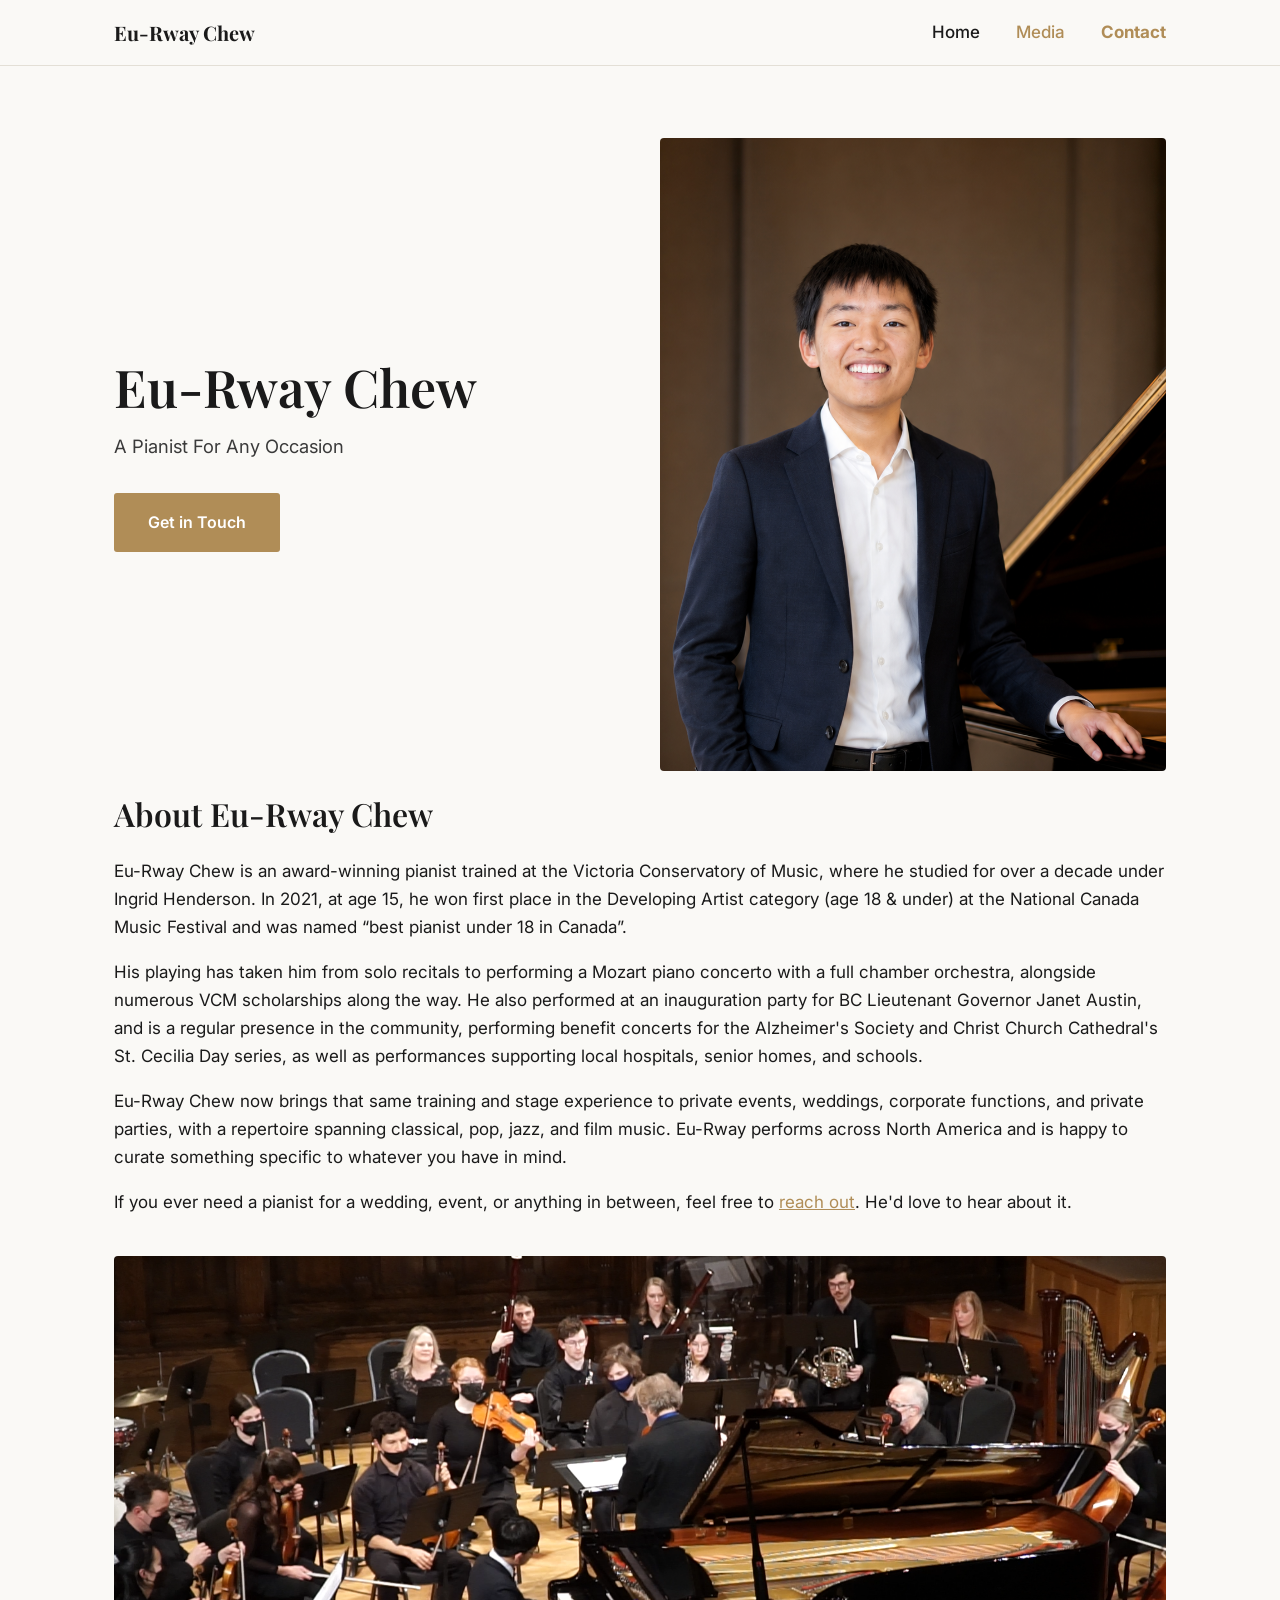
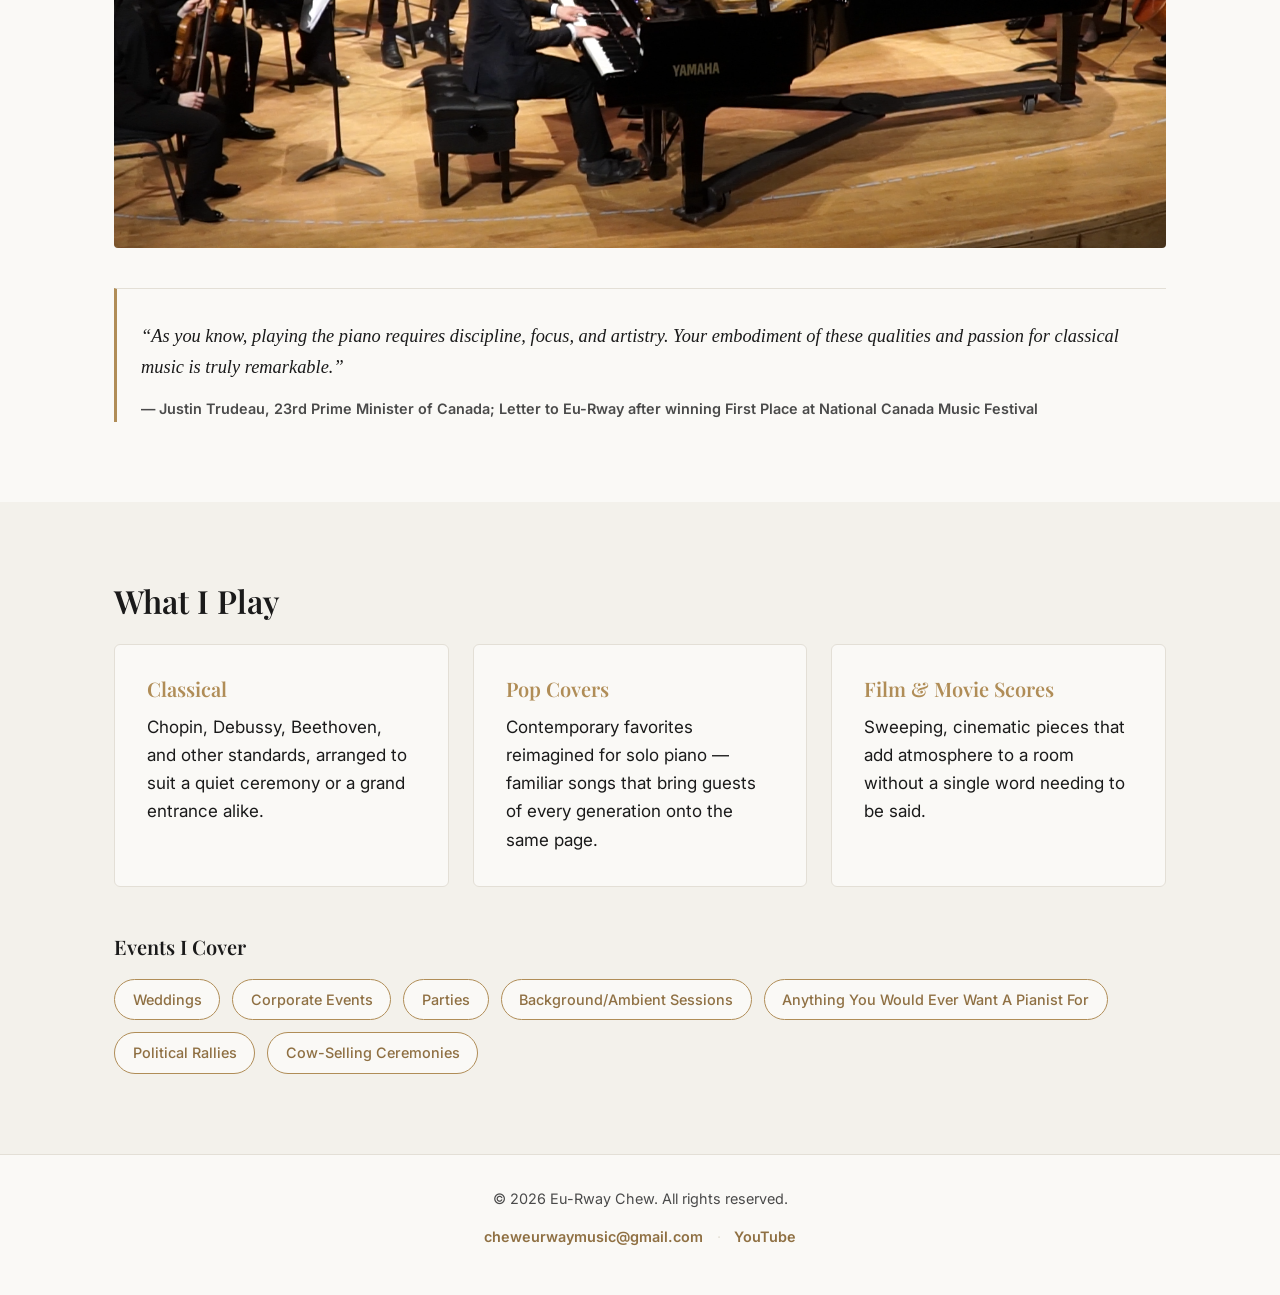
==== commit 5aa95d97: "tailor to NA" ====
--- a/index.html
+++ b/index.html
@@ -63,13 +63,13 @@
       <p>
         His playing has taken him from solo recitals to performing a Mozart piano concerto with a full 
         chamber orchestra, alongside numerous VCM scholarships along the way. He also performed at an  
-        inauguration party for BC Lieutenant Governor Janet Austin, and is a regular presence in the Victoria 
+        inauguration party for BC Lieutenant Governor Janet Austin, and is a regular presence in the 
         community, performing benefit concerts for the Alzheimer's Society and Christ Church Cathedral's 
         St. Cecilia Day series, as well as performances supporting local hospitals, senior homes, and schools.
       </p>
       <p>
         Eu-Rway Chew now brings that same training and stage experience to private events, weddings, corporate functions, 
-        and private parties, with a repertoire spanning classical, pop, jazz, and film music. He also takes requests and
+        and private parties, with a repertoire spanning classical, pop, jazz, and film music. Eu-Rway performs across North America and 
          is happy to curate something specific to whatever you have in mind.
       </p>
       <p>
@@ -116,7 +116,7 @@
       <div class="events-row">
         <span class="event-tag">Weddings</span>
         <span class="event-tag">Corporate Events</span>
-        <span class="event-tag">Private Parties</span>
+        <span class="event-tag">Parties</span>
         <span class="event-tag">Background/Ambient Sessions</span>
         <span class="event-tag">Anything You Would Ever Want A Pianist For</span>
         <span class="event-tag">Political Rallies</span>
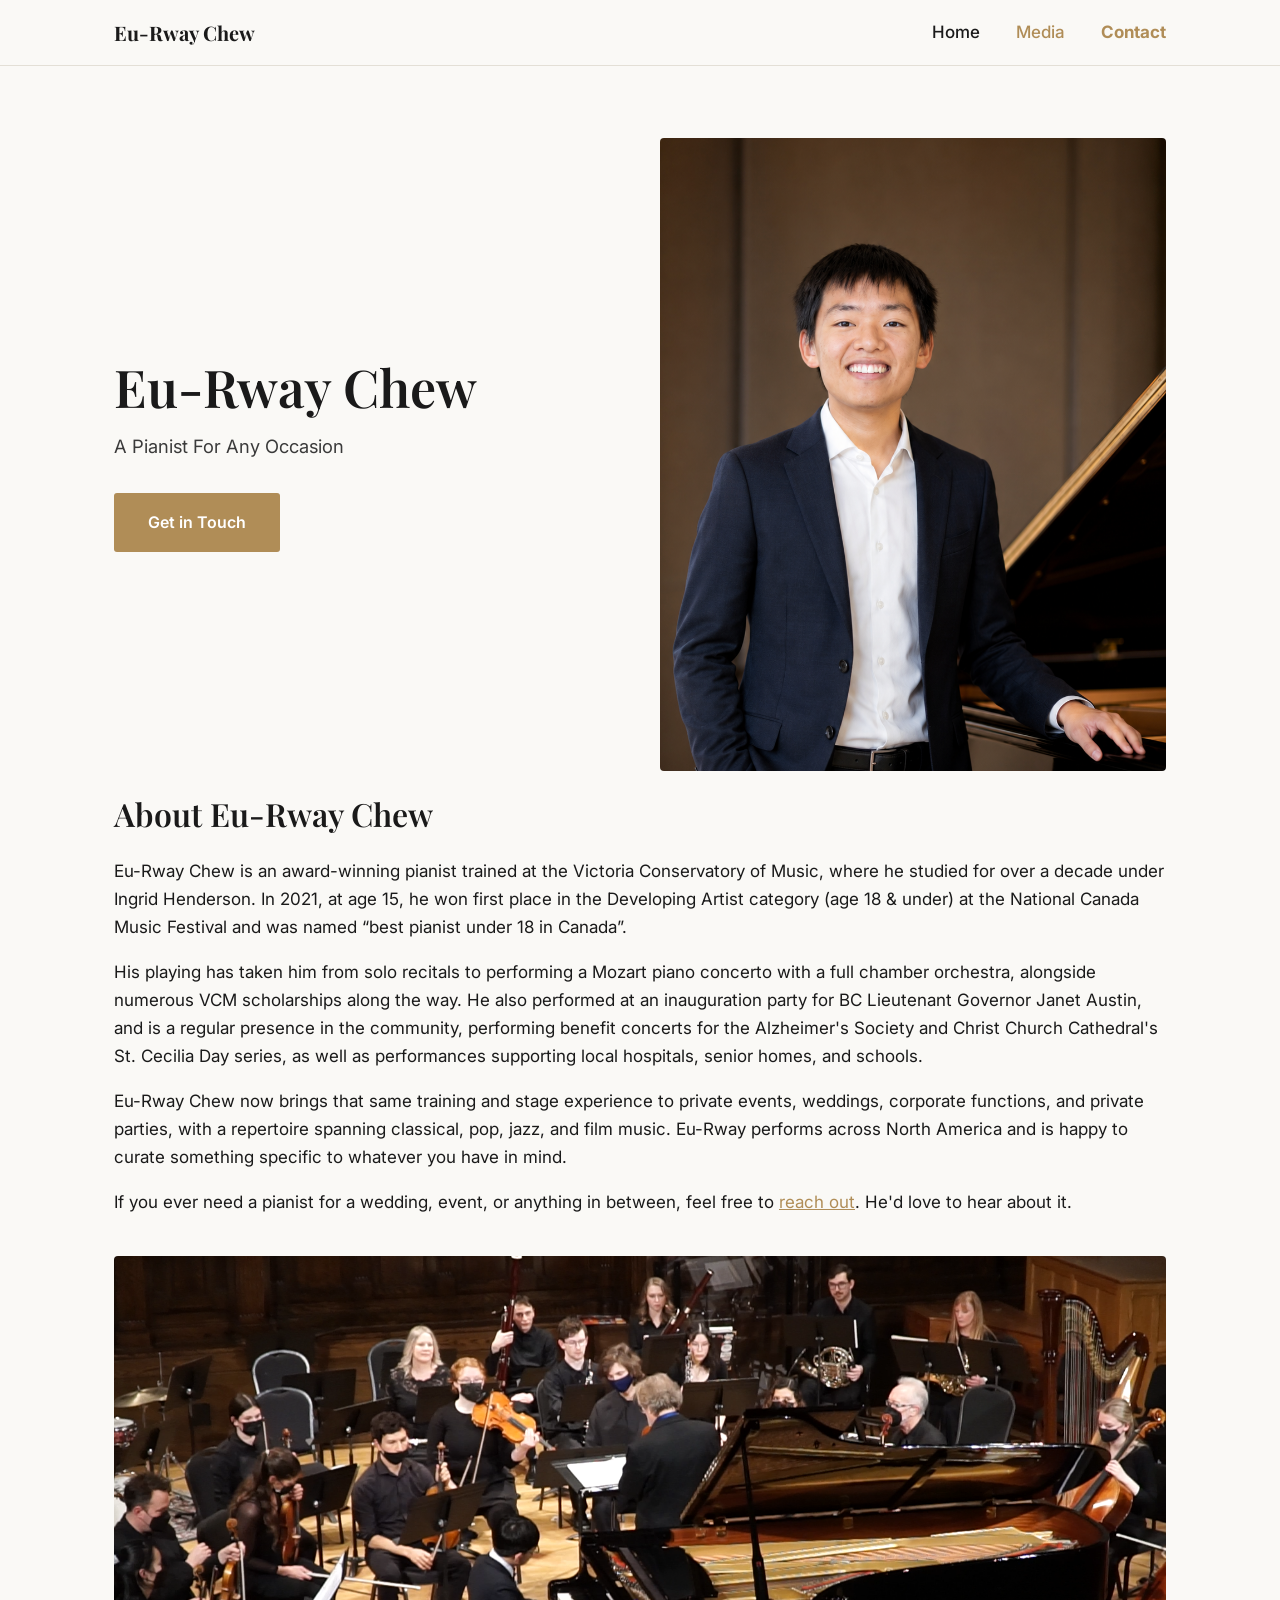
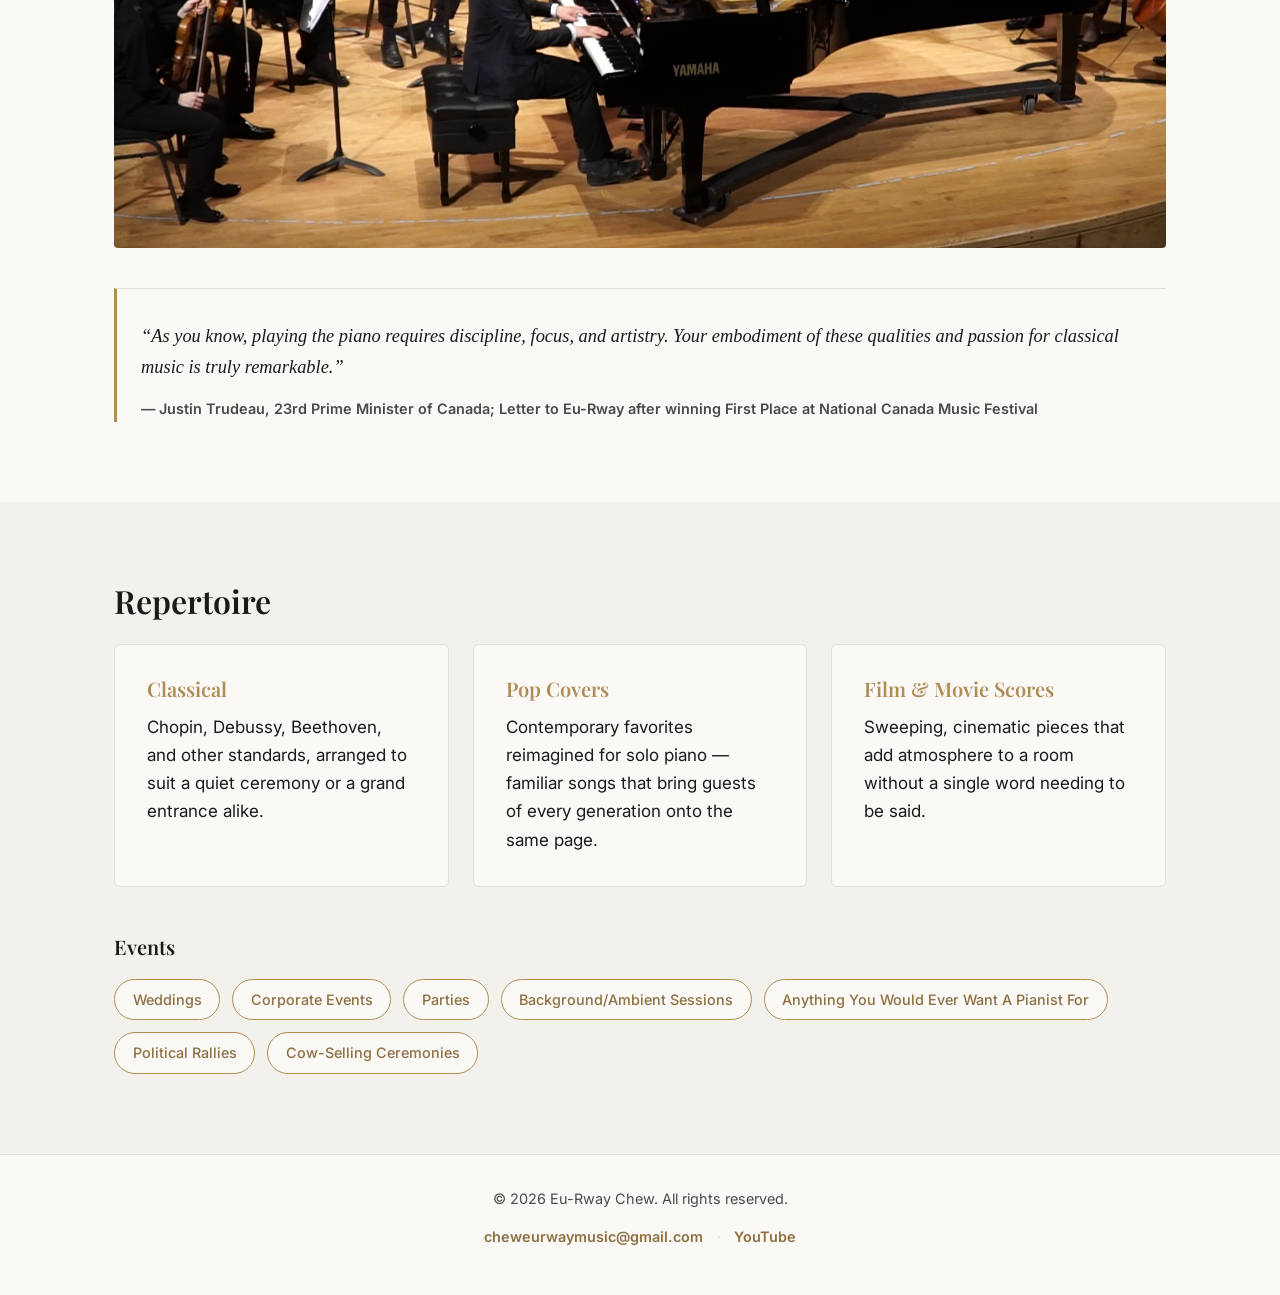
==== commit be07ec1d: "repertoire" ====
--- a/index.html
+++ b/index.html
@@ -92,7 +92,7 @@
   <!-- ===== WHAT I PLAY SECTION ===== -->
   <section id="repertoire" class="repertoire">
     <div class="container">
-      <h2>What I Play</h2>
+      <h2>Repertoire</h2>
 
       <div class="repertoire-grid">
         <div class="repertoire-card">
@@ -112,7 +112,7 @@
         </div>
       </div>
 
-      <h3 class="events-heading">Events I Cover</h3>
+      <h3 class="events-heading">Events</h3>
       <div class="events-row">
         <span class="event-tag">Weddings</span>
         <span class="event-tag">Corporate Events</span>
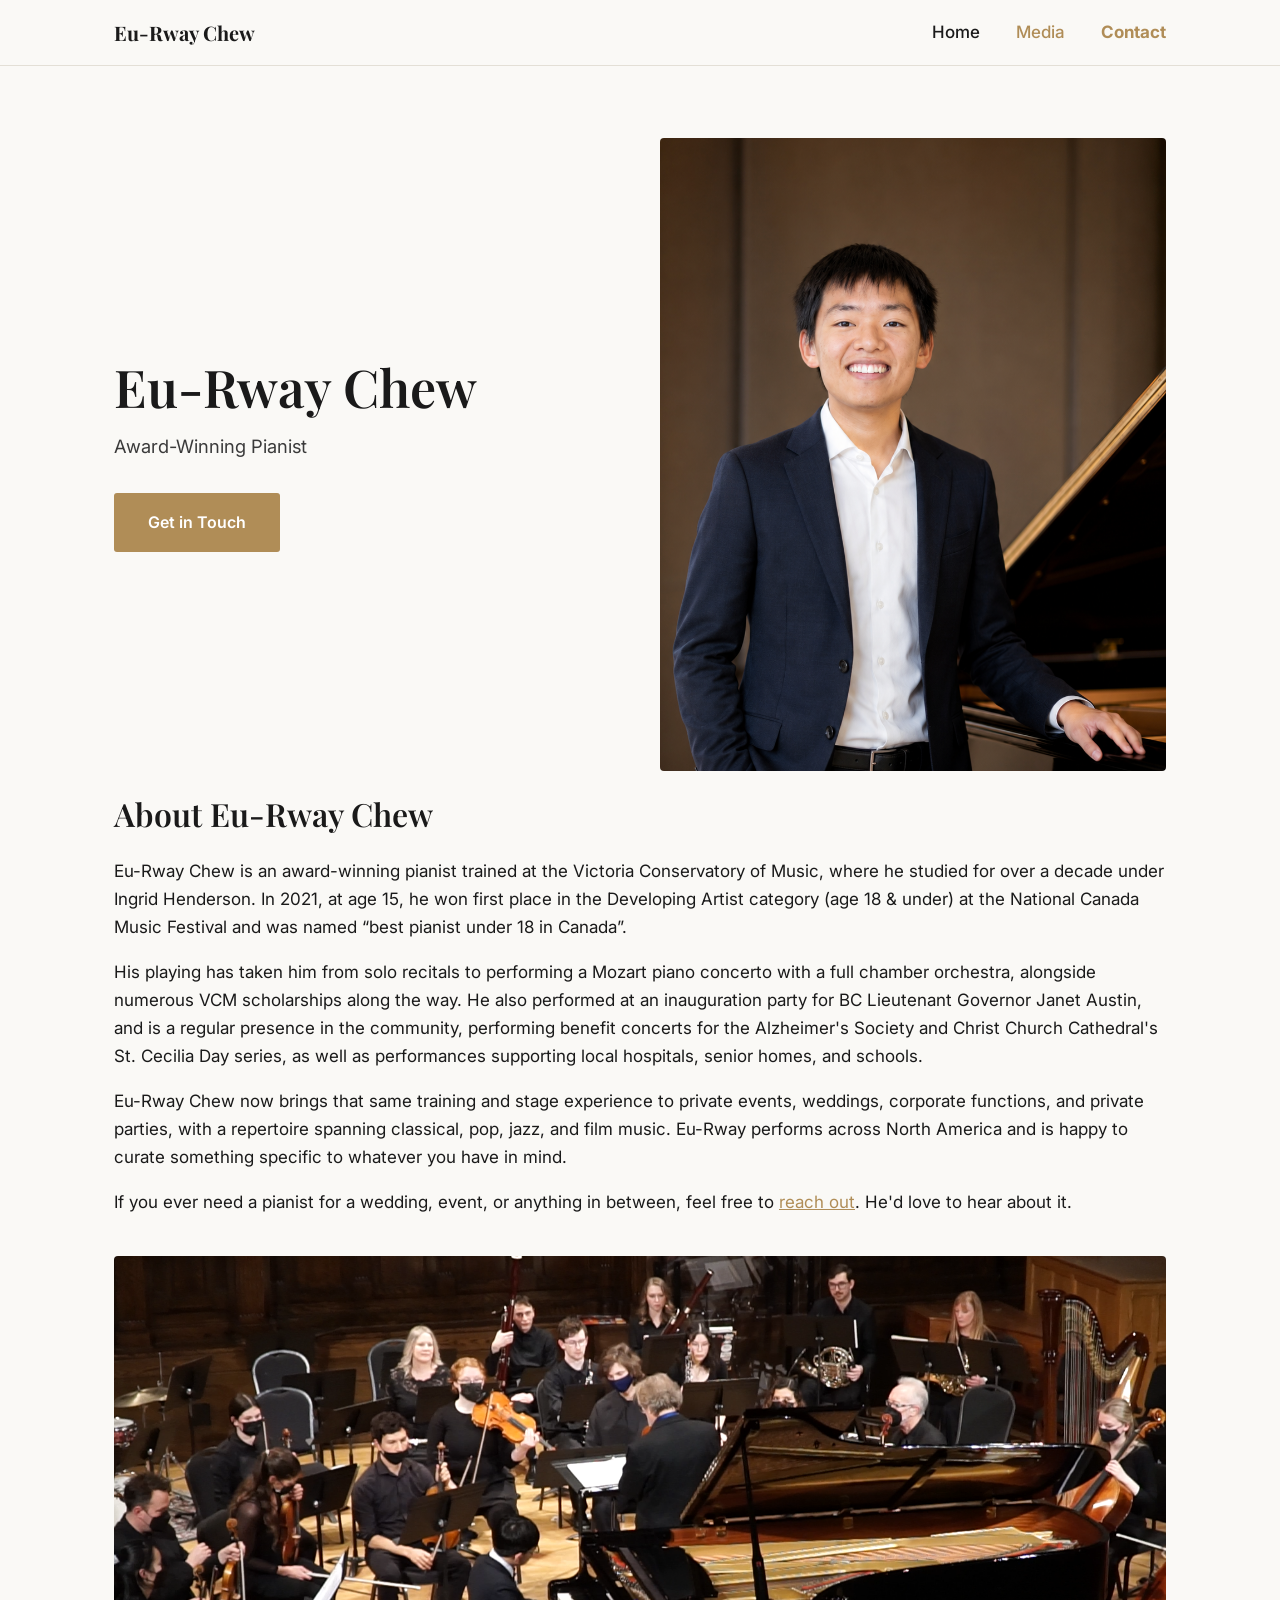
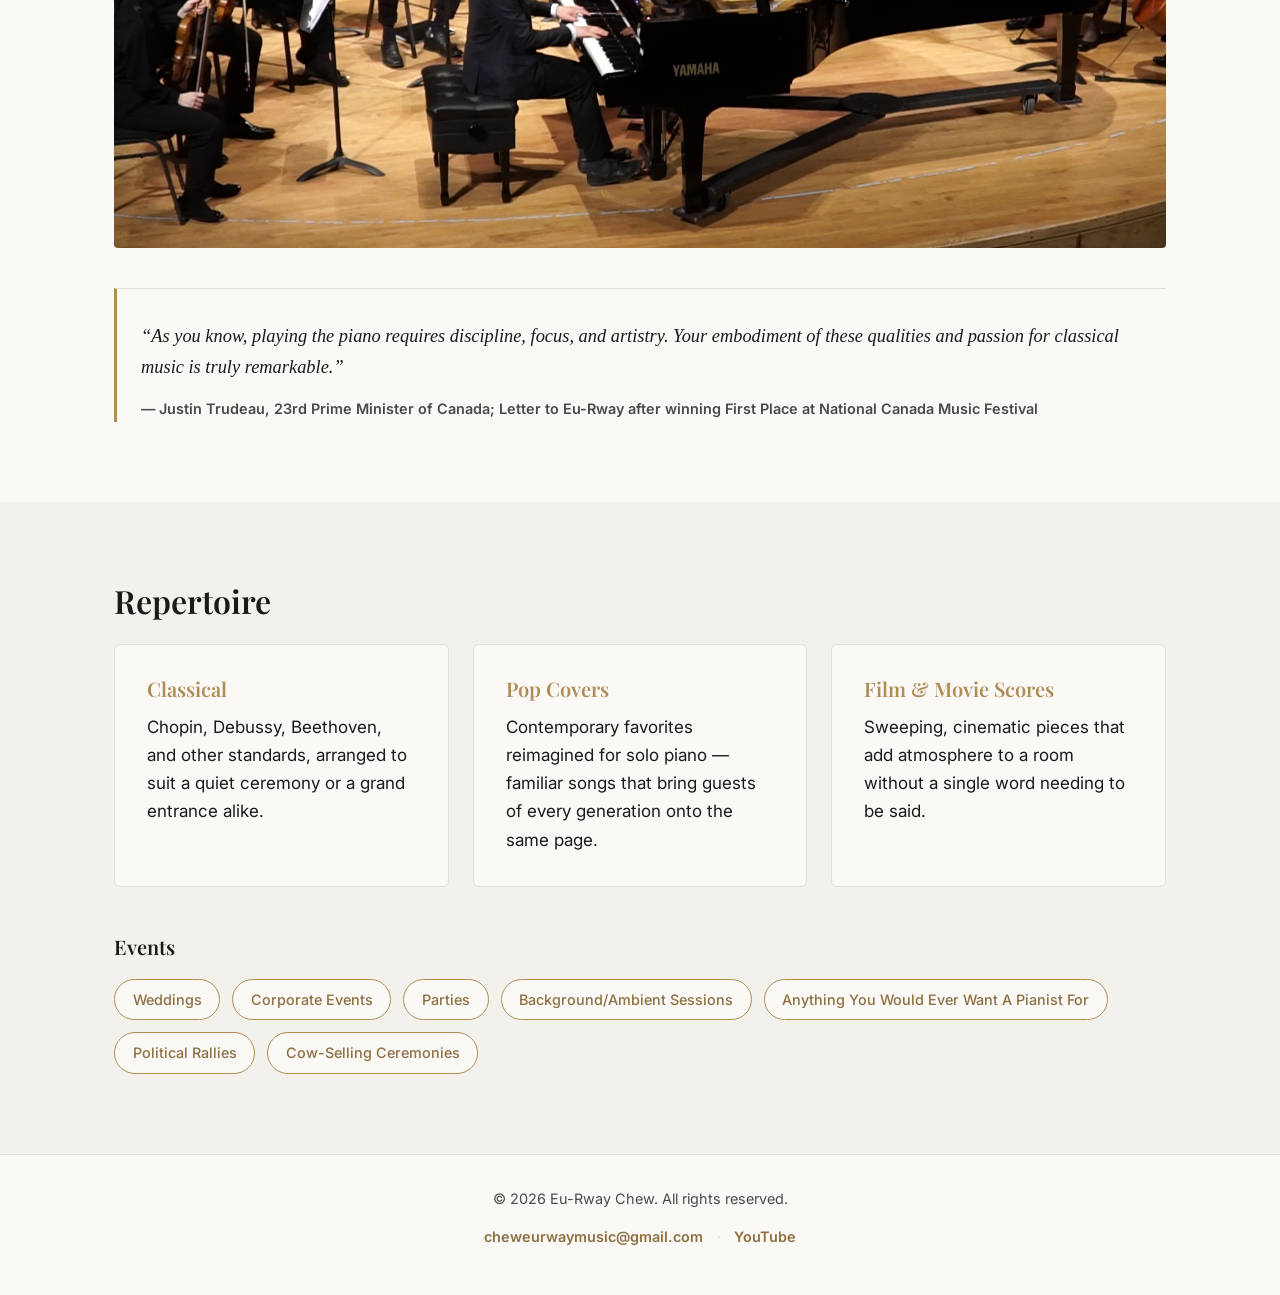
==== commit 8c8770f3: "minor changes in title and contact" ====
--- a/index.html
+++ b/index.html
@@ -41,7 +41,7 @@
   <section id="hero" class="hero">
     <div class="hero-text">
       <h1>Eu-Rway Chew</h1>
-      <p class="tagline">A Pianist For Any Occasion</p>
+      <p class="tagline">Award-Winning Pianist</p>
       <a href="contact.html" class="btn btn-primary">Get in Touch</a>
     </div>
     <div class="hero-image">
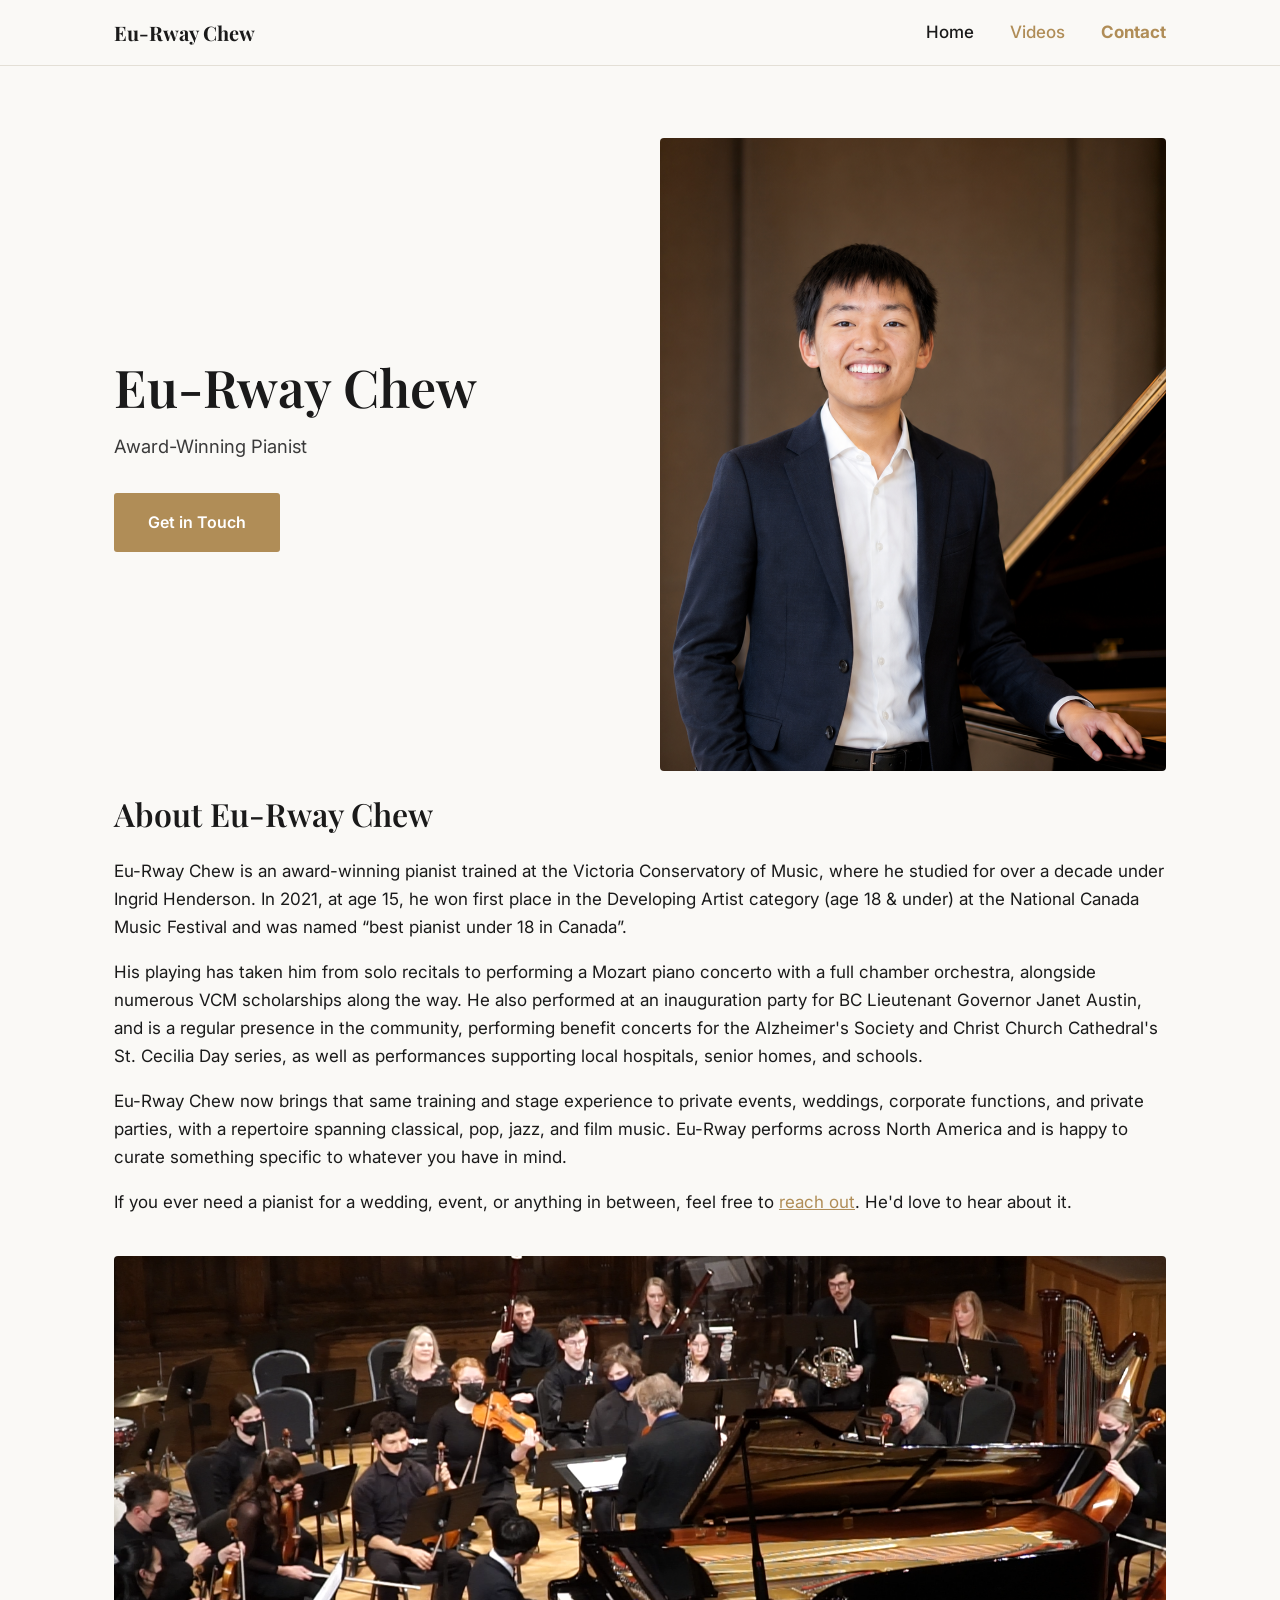
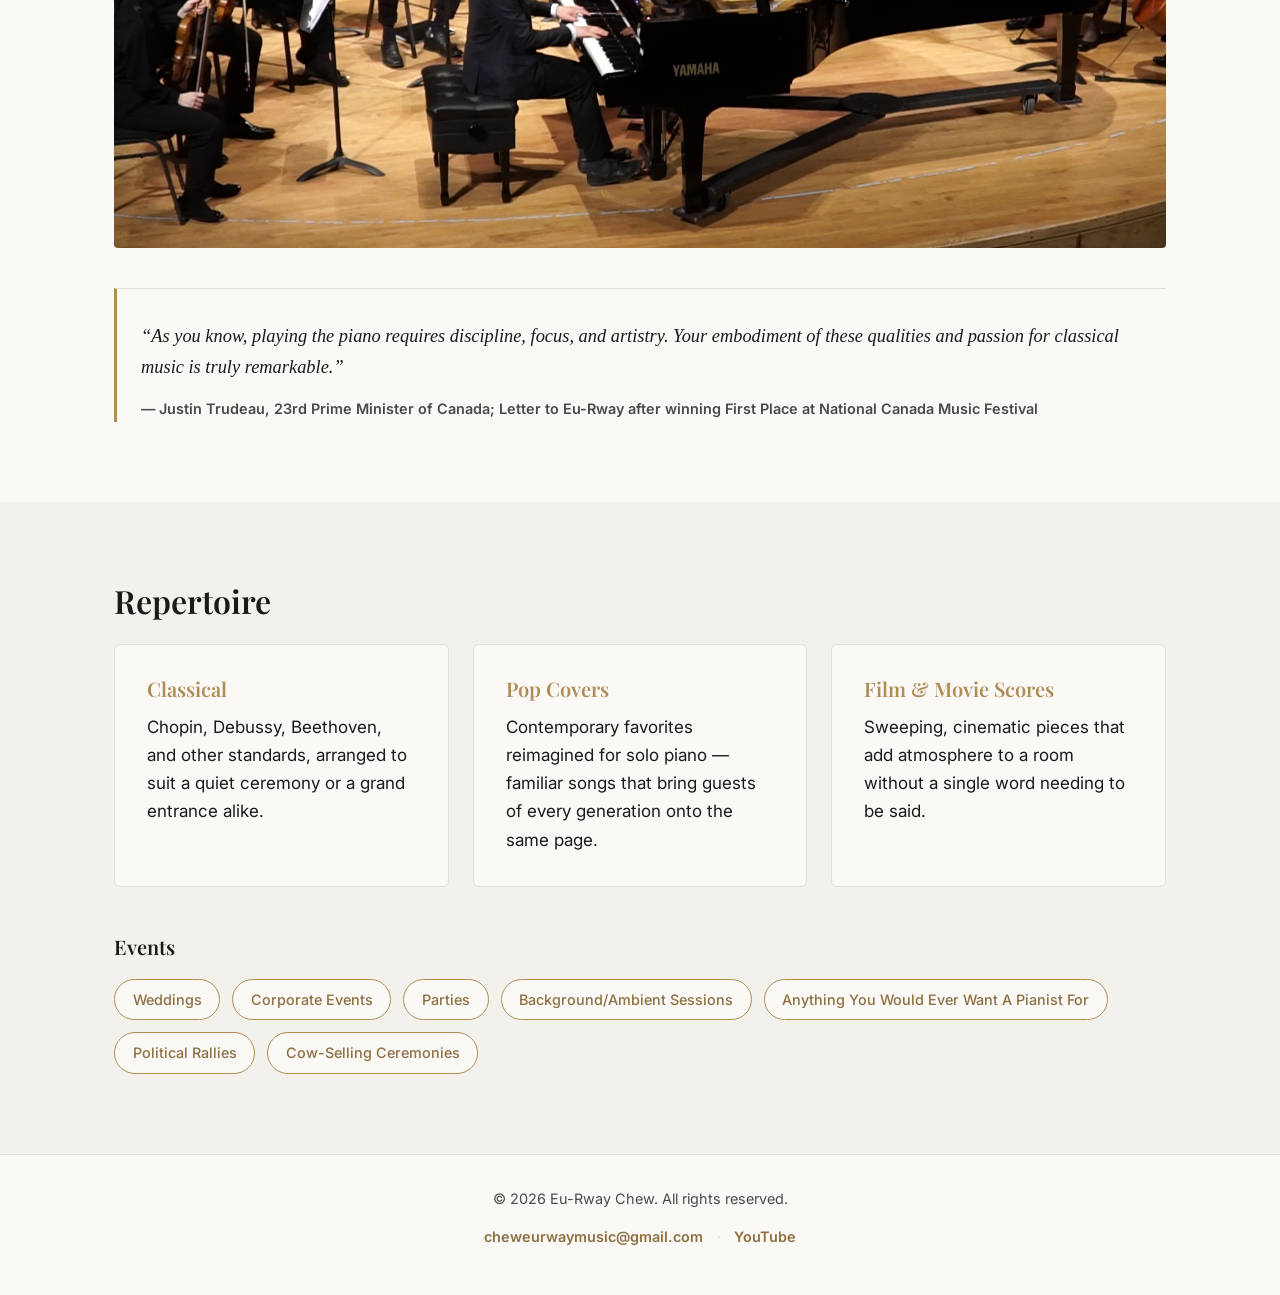
==== commit a6291dff: "changed Media to Videos" ====
--- a/index.html
+++ b/index.html
@@ -28,7 +28,7 @@
     <nav aria-label="Primary">
       <ul class="nav-menu" id="nav-menu">
         <li><a href="index.html" aria-current="page">Home</a></li>
-        <li><a href="media.html">Media</a></li>
+        <li><a href="media.html">Videos</a></li>
         <li><a href="contact.html" class="nav-cta">Contact</a></li>
       </ul>
     </nav>
